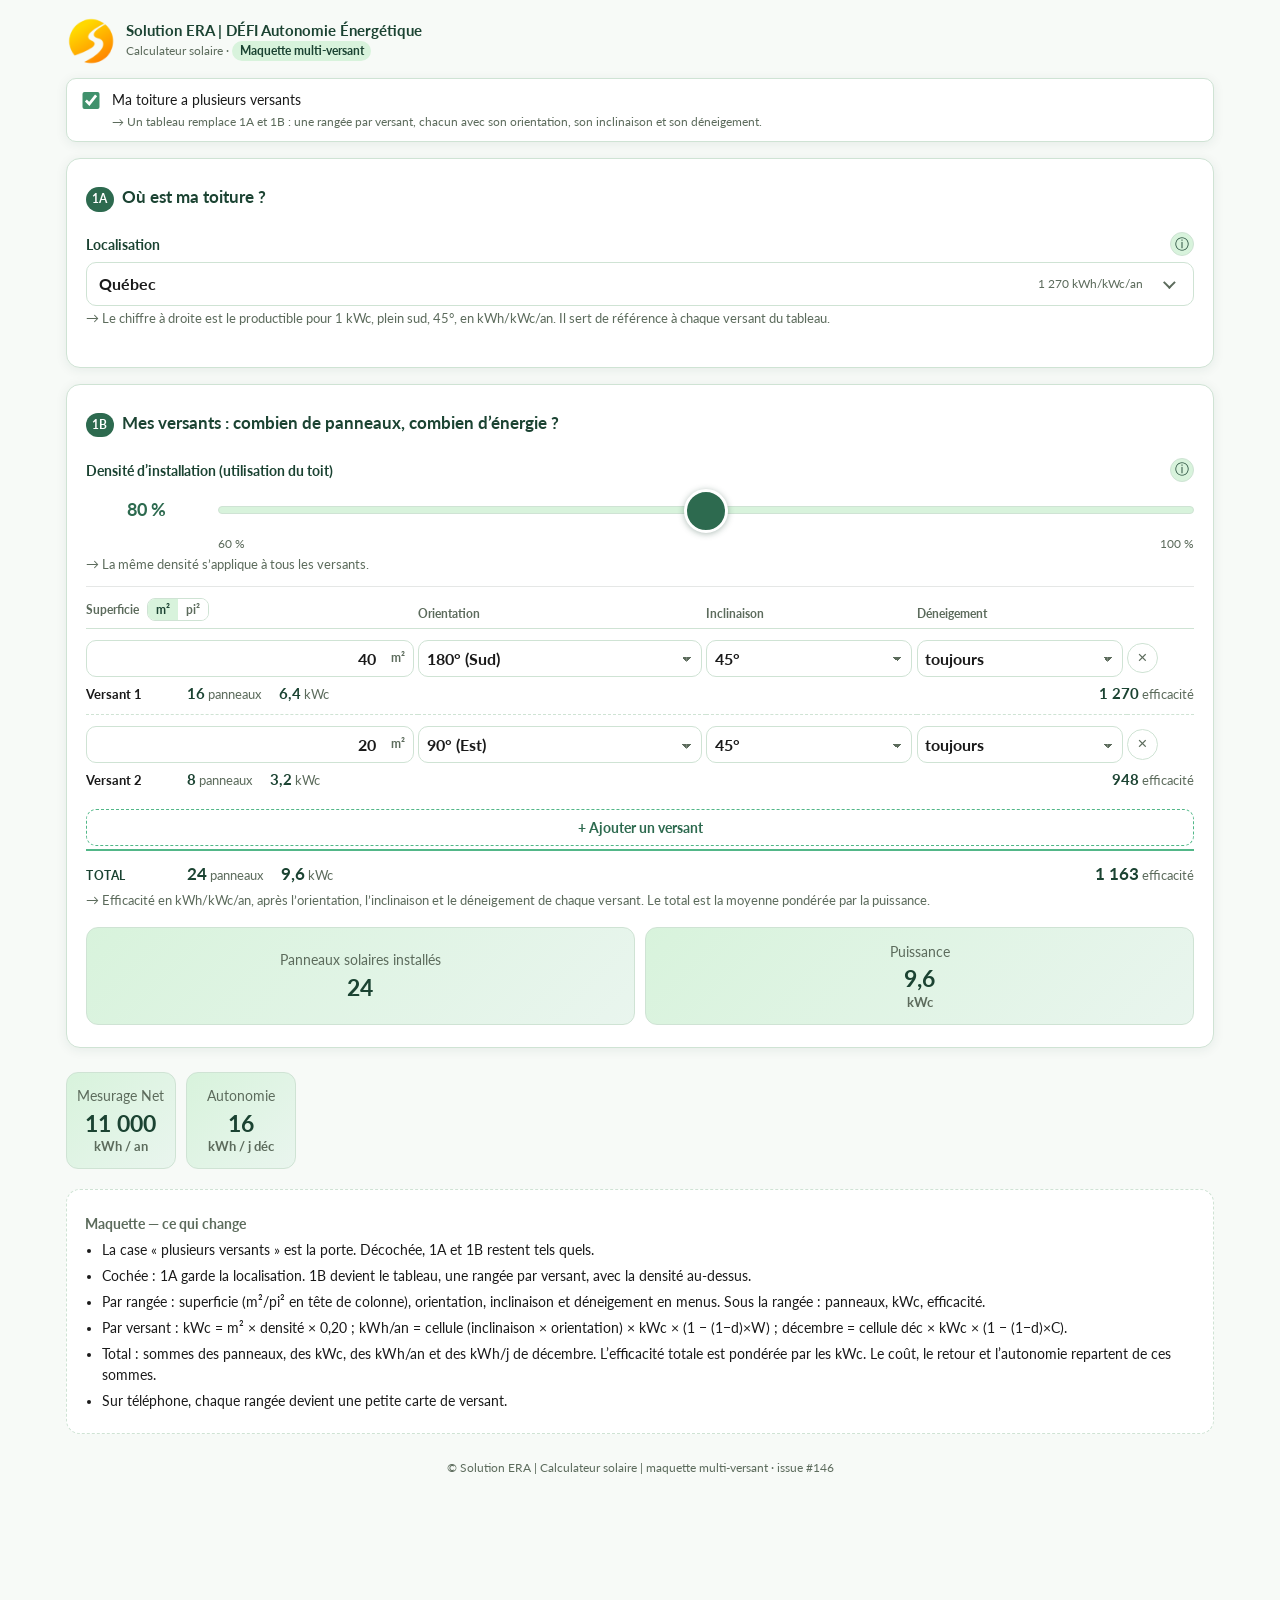
==== mockup-multi-versant.html @ 3b235086 "Maquette multi-versant : 1A localisation, 1B tableau des versants (#146) Maquette autonome, le calcu" ====
<!DOCTYPE html>
<html lang="fr" data-mode="full" data-theme-pref="sys">
<head>
  <meta charset="utf-8" />
  <meta name="viewport" content="width=device-width, initial-scale=1, viewport-fit=cover" />
  <meta name="theme-color" content="#1b4332" />
  <meta name="robots" content="noindex" />
  <title>Maquette · multi-versant · Calculateur solaire</title>
  <!-- Maquette (issue #146). Le calculateur en ligne n’est pas touché. Règles : docs/DESIGN.md -->
  <link rel="preconnect" href="https://fonts.googleapis.com" />
  <link rel="preconnect" href="https://fonts.gstatic.com" crossorigin />
  <link href="https://fonts.googleapis.com/css2?family=Lato:wght@400;700&display=swap" rel="stylesheet" />
  <link rel="icon" href="favicon.png" type="image/png" />
  <link rel="stylesheet" href="assets/styles.css" />
  <link rel="stylesheet" href="assets/mockup-multi-versant.css" />
  <script src="assets/theme-mode.js"></script>
</head>
<body>
  <div class="wrap wrap-mockup">
    <main id="main" tabindex="-1">
    <div class="brand">
      <img class="brand-logo" src="assets/logo-solution-era.png" alt="Solution ERA | DÉFI Autonomie Énergétique" width="50" height="50" decoding="async" />
      <div class="brand-text">
        <div class="brand-name">Solution ERA | DÉFI Autonomie Énergétique</div>
        <div class="brand-sub">Calculateur solaire · <span class="mockup-badge">Maquette multi-versant</span></div>
      </div>
    </div>

    <!-- Porte du mode : une case sous le titre de 1A. Décochée = 1A et 1B habituels. -->
    <label class="check check-multi" id="multiCheck">
      <input type="checkbox" id="multi" checked />
      <span>Ma toiture a plusieurs versants<span class="sub">→ Un tableau remplace 1A et 1B : une rangée par versant, chacun avec son orientation, son inclinaison et son déneigement.</span></span>
    </label>

    <div class="mockup-board">

    <!-- 1A · Localisation -->
    <section class="block" id="sec-loc" aria-labelledby="h-loc">
      <h2 id="h-loc"><span class="num">1A</span> Où est ma toiture&nbsp;?</h2>
      <div class="field" id="field-loc">
        <div class="label-row field-info-wrap">
          <label class="field-label" id="locLabel" for="villeBtn">Localisation</label>
          <button type="button" class="field-info-btn" aria-label="Aide : Localisation" title="Aide : Localisation"><span aria-hidden="true">ⓘ</span></button>
        </div>
        <div class="town-picker">
          <div class="town-field">
            <input type="text" id="villeBtn" class="town-input" autocomplete="off" placeholder="Ville, MRC ou région" value="Québec" readonly />
            <span class="town-yield" id="villeYield">1&nbsp;270 kWh/kWc/an</span>
            <button type="button" class="town-caret-btn" tabindex="-1" aria-label="Afficher les villes"><span class="town-caret" aria-hidden="true"></span></button>
          </div>
        </div>
        <p class="hint">→ Le chiffre à droite est le productible pour 1&nbsp;kWc, plein sud, 45°, en kWh/kWc/an. Il sert de référence à chaque versant du tableau.</p>
      </div>
    </section>

    <!-- 1B · Versants -->
    <section class="block" id="sec-pans" aria-labelledby="h-pans">
      <h2 id="h-pans"><span class="num">1B</span> Mes versants&nbsp;: combien de panneaux, combien d’énergie&nbsp;?</h2>

      <div class="field">
        <div class="label-row field-info-wrap">
          <label for="util">Densité d’installation (utilisation du toit)</label>
          <button type="button" class="field-info-btn" aria-label="Aide : Densité d’installation"><span aria-hidden="true">ⓘ</span></button>
        </div>
        <div class="prod-control-row slider-row">
          <div class="slider-val-left" id="utilVal">80 %</div>
          <div class="slider-track">
            <input id="util" type="range" min="60" max="100" step="1" value="80" />
            <div class="slider-meta"><span>60&nbsp;%</span><span>100&nbsp;%</span></div>
          </div>
        </div>
        <p class="hint">→ La même densité s’applique à tous les versants.</p>
      </div>

      <div class="field field-pans">
        <table class="pans-table" id="pansTable" aria-label="Versants de la toiture">
          <thead>
            <tr>
              <th scope="col" class="pans-th-area">
                <div class="pans-th-head">
                  <span class="pans-th-label">Superficie</span>
                  <div class="unit-toggle unit-toggle-mini" role="group" aria-label="Unité de surface">
                    <button type="button" id="unitM2" class="active" aria-pressed="true">m²</button>
                    <button type="button" id="unitSqft" aria-pressed="false">pi²</button>
                  </div>
                </div>
              </th>
              <th scope="col" class="pans-th-az"><span class="pans-th-label">Orientation</span></th>
              <th scope="col" class="pans-th-tilt"><span class="pans-th-label">Inclinaison</span></th>
              <th scope="col" class="pans-th-snow"><span class="pans-th-label">Déneigement</span></th>
              <th scope="col" class="pans-th-x"><span class="sr-only">Retirer</span></th>
            </tr>
          </thead>
          <tbody id="pansBody"></tbody>
          <tfoot>
            <tr class="pans-add-row">
              <td colspan="5">
                <button type="button" class="pans-add" id="pansAdd">+ Ajouter un versant</button>
              </td>
            </tr>
            <tr class="pans-total-row">
              <th scope="row" colspan="5">
                <div class="pans-total">
                  <span class="pans-total-word">Total</span>
                  <span class="pans-out"><strong id="totPv">—</strong> panneaux</span>
                  <span class="pans-out"><strong id="totKw">—</strong> kWc</span>
                  <span class="pans-out"><strong id="totEff">—</strong> efficacité</span>
                </div>
              </th>
            </tr>
          </tfoot>
        </table>
        <p class="hint">→ Efficacité en kWh/kWc/an, après l’orientation, l’inclinaison et le déneigement de chaque versant. Le total est la moyenne pondérée par la puissance.</p>
      </div>

      <div class="result-pair">
        <div class="result-pill">
          <div class="label">Panneaux solaires installés</div>
          <div class="big prod-line" id="outPv"><span class="prod-num">—</span></div>
        </div>
        <div class="result-pill">
          <div class="label">Puissance</div>
          <div class="big prod-line" id="outKw"><span class="prod-num">—</span><span class="prod-unit">kWc</span></div>
        </div>
      </div>
      <p class="grid-status is-loading" id="gridStatus" aria-live="polite">Chargement de la grille d’irradiation…</p>
    </section>

    <!-- Rendement : la même paire que le site -->
    <div class="result-pair slot-yield" id="sec-yield">
      <div class="result-pill">
        <div class="label">Mesurage Net</div>
        <div class="big prod-line" id="outKwh"><span class="prod-num">—</span><span class="prod-unit">kWh / an</span></div>
      </div>
      <div class="yield-auto">
        <div class="result-pill dec-daily">
          <div class="label">Autonomie</div>
          <div class="big prod-line" id="outKwhDay"><span class="prod-num">—</span><span class="prod-unit">kWh / j déc</span></div>
        </div>
        <aside class="autonomy-snow theme-yellow dec-daily" id="autonomySnow" hidden>
          <p class="autonomy-snow-rec">Un versant n’est pas déneigé à 100&nbsp;%. En pleine autonomie, mettez ses panneaux à la verticale&nbsp;: la neige n’accumule pas, et décembre ne tombe pas à zéro.</p>
        </aside>
      </div>
    </div>

    </div>

    <aside class="disclaimers mockup-notes">
      <div class="disc-head"><strong>Maquette — ce qui change</strong></div>
      <ul>
        <li>La case « plusieurs versants » est la porte. Décochée, 1A et 1B restent tels quels.</li>
        <li>Cochée&nbsp;: 1A garde la localisation. 1B devient le tableau, une rangée par versant, avec la densité au-dessus.</li>
        <li>Par rangée&nbsp;: superficie (m²/pi² en tête de colonne), orientation, inclinaison et déneigement en menus. Sous la rangée&nbsp;: panneaux, kWc, efficacité.</li>
        <li>Par versant&nbsp;: kWc = m² × densité × 0,20&nbsp;; kWh/an = cellule (inclinaison × orientation) × kWc × (1 − (1−d)×W)&nbsp;; décembre = cellule déc × kWc × (1 − (1−d)×C).</li>
        <li>Total&nbsp;: sommes des panneaux, des kWc, des kWh/an et des kWh/j de décembre. L’efficacité totale est pondérée par les kWc. Le coût, le retour et l’autonomie repartent de ces sommes.</li>
        <li>Sur téléphone, chaque rangée devient une petite carte de versant.</li>
      </ul>
    </aside>

    <footer class="bug">
      <span class="bug-ver">© Solution ERA | Calculateur solaire | maquette multi-versant · issue #146</span>
    </footer>
    </main>
  </div>

  <template id="tpl-pan-row">
    <tr class="pans-row">
      <td class="pans-td-area">
        <div class="pans-area">
          <input type="number" class="pan-area" min="0" step="1" inputmode="numeric" autocomplete="off" aria-label="Superficie du versant" />
          <span class="pans-area-unit" data-unit>m²</span>
        </div>
      </td>
      <td class="pans-td-az"><select class="pan-az" aria-label="Orientation du versant"></select></td>
      <td class="pans-td-tilt"><select class="pan-tilt" aria-label="Inclinaison du versant"></select></td>
      <td class="pans-td-snow"><select class="pan-snow" aria-label="Déneigement du versant"></select></td>
      <td class="pans-td-x"><button type="button" class="pans-remove" aria-label="Retirer ce versant" title="Retirer ce versant">×</button></td>
    </tr>
    <tr class="pans-sub">
      <td colspan="5">
        <div class="pans-sub-line">
          <span class="pans-sub-name" data-name>Versant 1</span>
          <span class="pans-out"><strong data-pv>—</strong> panneaux</span>
          <span class="pans-out"><strong data-kw>—</strong> kWc</span>
          <span class="pans-out"><strong data-eff>—</strong> efficacité</span>
        </div>
      </td>
    </tr>
  </template>

  <script src="assets/mockup-multi-versant.js"></script>
</body>
</html>
---- assets/styles.css ----
/* Calculateur Solaire version 0.2 — Style A: white / soft green, Lato, mobile-first */
:root {
  --bg: #f7faf7;
  --card: #ffffff;
  --green: #2d6a4f;
  --green-soft: #d8f3dc;
  --green-mid: #52b788;
  --green-dark: #1b4332;
  --text: #1a1a1a;
  --muted: #5c6b5c;
  --border: #cfe3d4;
  --accent: #40916c;
  --warn: #bc6c25;
  --caution: #8a5a12;
  --caution-soft: #fff6e0;
  --caution-border: #e8c98a;
  /* Flag note: light yellow like the green cards, same colors in both themes */
  --flag-bg: #fff4cc;
  --flag-bg-end: #fffbeb;
  --flag-border: #ead98a;
  --flag-text: #1a1a1a;
  --shadow: 0 2px 12px rgba(27, 67, 50, 0.08);
  --radius: 14px;
  --font: "Lato", "Segoe UI", system-ui, -apple-system, sans-serif;
  /* Shared prod-field split: left gutter (toggle / viz / %) | right control */
  --prod-gutter: 7.5rem;
  --prod-gap: 0.75rem;
  /* Modest air above section / field-group titles (sous-titres) */
  --subtitle-pad-top: 0.45rem;
  /* Hairline between stacked field sections — desaturated ERA green @ ~12% */
  --section-hairline: rgba(47, 62, 54, 0.12);
  /* Half-gap each side of the 1px rule (content → line === line → sous-titre) */
  --section-hairline-pad: 0.7rem;
  --input-bg: #ffffff;
  --hover-soft: #c8ebd0;
  --pill-end: #e9f5ee;
  /* Page green, kept when a blue card wraps a green result. */
  --result-green: #2d6a4f;
  --result-green-soft: #d8f3dc;
  --result-green-dark: #1b4332;
  --result-border: #cfe3d4;
  --result-pill-end: #e9f5ee;
  --thumb-ring: #ffffff;
  --modal-bg: #ffffff;
  --backdrop: rgba(27, 67, 50, 0.45);
  color-scheme: light;
}
html[data-theme="dark"] {
  color-scheme: dark;
  --bg: #101814;
  --card: #18241e;
  --green: #52b788;
  --green-soft: #1f3a2d;
  --green-mid: #74c69d;
  --green-dark: #d8f3dc;
  --text: #e7f0ea;
  --muted: #9bb0a0;
  --border: #2f4a3c;
  --accent: #74c69d;
  --warn: #d4924a;
  --flag-bg: #fff4cc;
  --flag-bg-end: #fffbeb;
  --flag-border: #ead98a;
  --flag-text: #1a1a1a;
  --shadow: 0 2px 14px rgba(0, 0, 0, 0.4);
  --section-hairline: rgba(216, 243, 220, 0.12);
  --input-bg: #121c17;
  --hover-soft: #2a4d3a;
  --pill-end: #1a3026;
  --result-green: #52b788;
  --result-green-soft: #1f3a2d;
  --result-green-dark: #d8f3dc;
  --result-border: #2f4a3c;
  --result-pill-end: #1a3026;
  --thumb-ring: #18241e;
  --modal-bg: #1a2820;
  --backdrop: rgba(6, 12, 9, 0.65);
}
*, *::before, *::after { box-sizing: border-box; }
html { scroll-behavior: smooth; overflow-x: hidden; }
html, body { max-width: 100%; }

/*
 * URL display modes (query ?mode=)
 * - default / full / unknown → all sections
 * - webi (alias webinar) → hide .mode-full-only (coût, valeur/KPI, PDF, mentions)
 */
html:not([data-mode="webi"]) .mode-webi-only,
html:not([data-mode="webi"]) .mode-webinar-only {
  display: none !important;
}
html[data-mode="webi"] .mode-full-only {
  display: none !important;
}
.mode-badge {
  display: inline-block;
  margin-left: 0.4rem;
  padding: 0.08rem 0.45rem;
  border-radius: 999px;
  font-size: 0.65rem;
  font-weight: 700;
  letter-spacing: 0.01em;
  color: var(--green-dark);
  background: var(--green-soft);
  border: 1px solid var(--border);
  vertical-align: middle;
  white-space: nowrap;
}
html { overflow-anchor: none; }
body {
  margin: 0;
  font-family: var(--font);
  background: var(--bg);
  color: var(--text);
  line-height: 1.5;
  -webkit-font-smoothing: antialiased;
  overflow-x: hidden;
}
body.modal-open { overflow: hidden; touch-action: none; }
/* While dragging a range (or its slider-row), kill rubber-band scroll on iOS */
body.is-range-dragging {
  overflow: hidden;
  touch-action: none;
  overscroll-behavior: none;
}


/* Skip link (keyboard / a11y) */
.skip-link {
  position: absolute;
  left: -9999px;
  top: 0.75rem;
  z-index: 1000;
  padding: 0.55rem 0.85rem;
  background: #1b4332;
  color: #fff;
  font-weight: 700;
  font-size: 0.9rem;
  border-radius: 8px;
  text-decoration: none;
}
.skip-link:focus {
  left: 0.75rem;
  outline: 2px solid var(--green-mid);
  outline-offset: 2px;
}

/* Screen-only / print-only helpers */
.print-unit { display: none; }
.wrap {
  max-width: 640px;
  width: 100%;
  margin: 0 auto;
  padding: 1rem 1rem 3rem;
  padding-top: max(1rem, env(safe-area-inset-top, 0px));
  padding-right: max(1rem, env(safe-area-inset-right, 0px));
  padding-bottom: max(3rem, env(safe-area-inset-bottom, 0px));
  padding-left: max(1rem, env(safe-area-inset-left, 0px));
}
.theme-toggle {
  display: inline-flex;
  align-self: center;
  flex-shrink: 0;
  position: relative;
  z-index: 2;
  height: 44px;
  border: 1px solid var(--border);
  border-radius: 10px;
  overflow: hidden;
  background: var(--card);
  box-shadow: var(--shadow);
  touch-action: none;
  -webkit-user-select: none;
  user-select: none;
  -webkit-tap-highlight-color: transparent;
}
.theme-toggle button {
  display: inline-flex;
  align-items: center;
  justify-content: center;
  position: relative;
  z-index: 1;
  width: 2.5rem;
  height: 100%;
  margin: 0;
  border: 0;
  border-right: 1px solid var(--border);
  background: var(--input-bg);
  padding: 0;
  font-family: inherit;
  color: var(--muted);
  cursor: pointer;
  touch-action: none;
  pointer-events: auto;
}
.theme-toggle button:last-child { border-right: 0; }
.theme-toggle button.active,
.theme-toggle button[aria-checked="true"] {
  background: var(--green-soft);
  color: var(--green-dark);
}
html[data-theme="dark"] .theme-toggle button.active,
html[data-theme="dark"] .theme-toggle button[aria-checked="true"] {
  background: var(--green);
  color: #0c1410;
}
.theme-toggle button:focus-visible {
  outline: 2px solid var(--green-mid);
  outline-offset: -2px;
  z-index: 1;
}
.theme-toggle svg {
  display: block;
  flex-shrink: 0;
}
.brand {
  display: flex;
  align-items: center;
  gap: 0.65rem;
  margin-bottom: 0.75rem;
}
.brand-text {
  min-width: 0;
  flex: 1;
  overflow: hidden;
}
.brand-logo {
  /* Full disc sits inside a square PNG with transparent padding.
     object-fit: contain keeps that padding. border-radius, padding,
     overflow, or image-rendering here clip the rim again. */
  width: 50px;
  height: 50px;
  flex-shrink: 0;
  display: block;
  object-fit: contain;
  object-position: center;
  background: transparent;
}
.brand-name {
  font-weight: 700;
  color: var(--green-dark);
  font-size: 0.95rem;
  line-height: 1.3;
}
.brand-sub { font-size: 0.75rem; color: var(--muted); }
header.hero {
  background: var(--card);
  border: 1px solid var(--border);
  border-radius: var(--radius);
  padding: 1.25rem 1.35rem;
  box-shadow: var(--shadow);
  margin-bottom: 1.25rem;
  text-align: center;
}
header.hero h1 {
  margin: 0 0 0.35rem;
  font-size: 1.45rem;
  color: var(--green-dark);
  letter-spacing: -0.02em;
}
header.hero p {
  margin: 0;
  color: var(--muted);
  font-size: 0.95rem;
}
section.block {
  background: var(--card);
  border: 1px solid var(--border);
  border-radius: var(--radius);
  padding: 1.15rem 1.2rem 1.35rem;
  margin-bottom: 1rem;
  box-shadow: var(--shadow);
}
section.block h2 {
  margin: 0 0 0.85rem;
  font-size: 1.05rem;
  color: var(--green-dark);
  display: flex;
  align-items: baseline;
  gap: 0.5rem;
}
section.block h2 .num {
  display: inline-grid;
  place-items: center;
  width: auto;
  min-width: 1.55rem;
  height: 1.55rem;
  padding: 0 0.38rem;
  border-radius: 999px;
  background: var(--green);
  color: #fff;
  font-size: 0.72rem;
  letter-spacing: 0.02em;
  flex-shrink: 0;
}
section.block h2 > label,
section.block h2 > span:not(.num) {
  min-width: 0;
}
/*
 * Thème bleu des cartes d’autonomie (4A, 4B, remplissage, 5, 6).
 * Même intensité que la famille verte. Règle : docs/DESIGN.md
 */
.theme-blue {
  --green: #2a5f8f;
  --green-soft: #d6e8f8;
  --green-mid: #4f94c9;
  --green-dark: #16324f;
  --border: #c5d7ec;
  --accent: #3d7eb8;
  --pill-end: #e7f2fb;
  --hover-soft: #c5dff3;
  --shadow: 0 2px 12px rgba(22, 50, 79, 0.08);
}
/* Carte 6 : le total reprend le vert de la page, pas le bleu de la carte. */
.tone-green {
  --green: var(--result-green);
  --green-soft: var(--result-green-soft);
  --green-dark: var(--result-green-dark);
  --border: var(--result-border);
  --pill-end: var(--result-pill-end);
}
/* Thème jaune des drapeaux. Même douceur que les boîtes verte et bleue. */
.theme-yellow {
  --flag-bg: #fff4cc;
  --flag-bg-end: #fffbeb;
  --flag-border: #ead98a;
  --flag-text: #1a1a1a;
  border: 1px solid var(--flag-border);
  background: linear-gradient(135deg, var(--flag-bg), var(--flag-bg-end));
  color: var(--flag-text);
}
html[data-theme="dark"] .theme-blue {
  --card: #182430;
  --green: #8ec4ea;
  --green-soft: #1a3348;
  --green-mid: #7eb6e0;
  --green-dark: #d6e8f8;
  --border: #2c4d68;
  --accent: #7eb6e0;
  --pill-end: #152a3c;
  --hover-soft: #243e56;
  --shadow: 0 2px 14px rgba(0, 0, 0, 0.4);
}
/* Boîte verte dans une carte bleue (panneaux, carte 6). */
.theme-green {
  --green: #2d6a4f;
  --green-soft: #d8f3dc;
  --green-dark: #1b4332;
  --border: #cfe3d4;
  --pill-end: #e9f5ee;
}
html[data-theme="dark"] .theme-green {
  --green: #52b788;
  --green-soft: #1f3a2d;
  --green-dark: #d8f3dc;
  --border: #2f4a3c;
  --pill-end: #1a3026;
}
/* Drapeau jaune : triangle « i » en haut à droite. Règle : docs/DESIGN.md §1 ter */
[data-flag].theme-yellow {
  position: relative;
  padding-right: 2.1rem;
  scroll-margin: 5rem 0;
}
.flag-mark {
  display: grid;
  place-items: end center;
  width: 1.2rem;
  height: 1.05rem;
  padding-bottom: 0.08rem;
  background: #e0a800;
  clip-path: polygon(50% 0, 100% 100%, 0 100%);
  color: #1a1a1a;
  font: 700 0.64rem/1 var(--font);
  flex-shrink: 0;
}
.flag-mark::after { content: "i"; }
[data-flag] > .flag-mark {
  position: absolute;
  top: 0.5rem;
  right: 0.55rem;
}
[data-flag]:focus { outline: none; }
.theme-yellow.is-flag-focus {
  animation: flag-focus 1.6s ease-out;
}
@keyframes flag-focus {
  0%, 45% {
    background: #ffe066;
    border-color: #d4a300;
    box-shadow: 0 0 0 4px rgba(224, 168, 0, 0.45);
  }
  100% { box-shadow: 0 0 0 0 rgba(224, 168, 0, 0); }
}
@media (prefers-reduced-motion: reduce) {
  .theme-yellow.is-flag-focus { animation: none; outline: 3px solid #d4a300; }
}
.flag-dock {
  position: fixed;
  z-index: 36;
  right: max(0.65rem, env(safe-area-inset-right, 0px));
  bottom: calc(max(0.4rem, env(safe-area-inset-bottom, 0px)) + 2.35rem + 0.45rem);
  display: flex;
  flex-direction: column;
  align-items: flex-end;
  gap: 0.4rem;
  max-width: calc(100vw - 5rem);
}
.flag-dock[hidden] { display: none !important; }
html[data-mode="webi"] .flag-dock { display: none !important; }
.flag-dock-btn {
  display: inline-flex;
  align-items: center;
  gap: 0.45rem;
  min-height: 2.35rem;
  max-width: 100%;
  padding: 0.3rem 0.8rem 0.3rem 0.6rem;
  border-radius: 999px;
  font: 700 0.8rem/1.2 var(--font);
  box-shadow: 0 8px 22px rgba(120, 90, 0, 0.18);
  cursor: pointer;
  touch-action: manipulation;
}
.flag-dock-label {
  overflow: hidden;
  text-overflow: ellipsis;
  white-space: nowrap;
}
.flag-dock-menu {
  display: flex;
  flex-direction: column;
  gap: 0.2rem;
  padding: 0.35rem;
  border: 1px solid var(--flag-border);
  border-radius: 12px;
  background: var(--flag-bg-end);
  box-shadow: 0 8px 22px rgba(120, 90, 0, 0.18);
}
.flag-dock-menu[hidden] { display: none; }
.flag-dock-item {
  display: flex;
  align-items: center;
  gap: 0.5rem;
  padding: 0.5rem 0.65rem;
  border: 0;
  border-radius: 8px;
  background: transparent;
  color: var(--flag-text);
  font: 400 0.85rem/1.25 var(--font);
  text-align: left;
  cursor: pointer;
}
.flag-dock-item:hover,
.flag-dock-item:focus-visible { background: var(--flag-bg); }
@media (min-width: 700px) {
  .flag-dock { bottom: calc(max(0.85rem, env(safe-area-inset-bottom, 0px)) + 3.05rem + 0.5rem); }
}
body.has-flags footer.bug {
  padding-bottom: calc(max(1rem, env(safe-area-inset-bottom, 0px)) + 9rem);
}
html[data-autonomy="off"] .autonomy-rest {
  display: none !important;
}
.hint {
  font-size: 0.82rem;
  color: var(--muted);
  margin: 0.2rem 0 0.75rem;
}
.editor-inline[hidden] { display: none !important; }
.price-bubble {
  display: inline-block;
  max-width: 100%;
  margin: 0.15rem 0 0.75rem;
  padding: 0.35rem 0.7rem;
  border-radius: 999px;
  font-size: 0.82rem;
  font-weight: 700;
  line-height: 1.35;
}
.price-bubble[hidden] { display: none !important; }
.field { margin-bottom: 1rem; }

/*
 * Thin hairlines between stacked field sections in the same card.
 * Equal half-gap (--section-hairline-pad) each side of the 1px rule.
 * Neutralize .hint / sous-titre margins that would skew the optical gap.
 * Fred lock: do not restyle controls, fonts, colors, grid, or sliders.
 * Modal .field stacks stay untouched.
 */
section.block > .field:has(+ .field) {
  margin-bottom: var(--section-hairline-pad);
}
section.block > .field:has(+ .field) > :last-child {
  margin-bottom: 0;
}
section.block > .field + .field {
  border-top: 1px solid var(--section-hairline);
  padding-top: var(--section-hairline-pad);
}
section.block > .field + .field > :first-child {
  margin-top: 0;
  padding-top: 0;
}

.field label,
.field-label {
  display: block;
  font-weight: 700;
  font-size: 0.88rem;
  margin-bottom: 0.35rem;
  color: var(--green-dark);
}
.label-row {
  display: flex;
  align-items: center;
  justify-content: space-between;
  gap: 0.5rem;
  margin-bottom: 0.35rem;
}
.label-row label,
.label-row .field-label { margin-bottom: 0; }

/* Shared: a bit of air above every sous-titre — not one-off per section */
section.block > h2,
.field > .label-row,
.field > label,
.field > .field-label,
.disc-head,
.modal-head,
.info-sheet .info-block > h4 {
  padding-top: var(--subtitle-pad-top);
}

/* field-info : ⓘ à droite du titre → full-page sheet */
.field-info-wrap {
  position: relative;
}
.label-row > .field-info-wrap {
  display: flex;
  align-items: center;
  gap: 0.4rem;
  min-width: 0;
}
.field-info-btn {
  display: inline-flex;
  align-items: center;
  justify-content: center;
  flex-shrink: 0;
  width: 1.5rem;
  height: 1.5rem;
  margin: 0;
  padding: 0;
  border: 1px solid var(--border);
  background: var(--green-soft);
  color: var(--green-dark);
  border-radius: 50%;
  font-family: inherit;
  font-size: 0.85rem;
  line-height: 1;
  cursor: pointer;
  touch-action: manipulation;
}
.field-info-btn:hover,
.field-info-btn:focus-visible {
  background: var(--hover-soft);
}
.field-info-btn:focus-visible {
  outline: 2px solid var(--green);
  outline-offset: 2px;
}
.prod-control-row {
  display: grid;
  grid-template-columns: var(--prod-gutter) minmax(0, 1fr);
  column-gap: var(--prod-gap);
  align-items: center;
  min-width: 0;
}
.prod-control-main {
  min-width: 0;
  display: flex;
  align-items: stretch;
}
.prod-control-main input {
  flex: 1;
  width: 100%;
  min-width: 0;
}
.prod-control-row .unit-toggle {
  width: 100%;
  min-width: 0;
  align-self: stretch;
}
.prod-control-row .unit-toggle button {
  flex: 1;
  padding-left: 0.35rem;
  padding-right: 0.35rem;
}
.prod-control-row .tilt-viz {
  justify-self: center;
  align-self: center;
}
.slider-val-left.tilt-gutter {
  gap: 0.2rem;
}
.tilt-gutter .tilt-viz {
  width: 40px;
  height: 30px;
}
.tilt-viz {
  color: var(--green-dark);
  flex-shrink: 0;
  line-height: 0;
  opacity: 1;
  /* Reserve SVG box to avoid CLS while fonts/SVG paint */
  width: 56px;
  height: 42px;
  overflow: hidden;
}
.tilt-viz svg { display: block; width: 56px; height: 42px; }
.tilt-gutter .tilt-viz svg { width: 40px; height: 30px; }
.tilt-viz #tiltLine,
.tilt-viz #tiltHinge { color: var(--green-dark); }
.field input[type="number"],
.field input.grouped-int,
.field select {
  flex: 1;
  width: 100%;
  padding: 0.65rem 0.75rem;
  border: 1px solid var(--border);
  border-radius: 10px;
  font-family: inherit;
  font-size: 16px; /* iOS: avoid auto-zoom on focus */
  background: var(--input-bg);
  color: var(--text);
  max-width: 100%;
}

/*
 * Circular azimuth dial — 0° Nord at top, clockwise (90° Est, 180° Sud).
 * New control: do not restyle existing linear sliders.
 */
.orient-control {
  position: relative;
  display: flex;
  flex-direction: column;
  align-items: center;
  gap: 0.4rem;
  margin-top: 0.2rem;
  overflow: visible;
  touch-action: none;
  overscroll-behavior: contain;
  -webkit-user-select: none;
  user-select: none;
  -webkit-tap-highlight-color: transparent;
  -webkit-touch-callout: none;
}
.orient-select {
  position: absolute;
  width: 1px;
  height: 1px;
  padding: 0;
  margin: -1px;
  overflow: hidden;
  clip: rect(0, 0, 0, 0);
  clip-path: inset(50%);
  white-space: nowrap;
  border: 0;
}
.orient-control:focus-within .orient-dial {
  outline: 2px solid var(--green-mid);
  outline-offset: 4px;
  border-radius: 50%;
}
.orient-dial {
  box-sizing: content-box;
  width: 218px;
  height: 218px;
  padding: 18px;
  margin: -8px auto;
  line-height: 0;
  cursor: grab;
  touch-action: none;
  border-radius: 50%;
  overflow: visible;
  -webkit-touch-callout: none;
}
.orient-control.is-orient-dragging .orient-dial {
  cursor: grabbing;
}
.orient-dial-svg {
  display: block;
  width: 218px;
  height: 218px;
  overflow: visible;
  pointer-events: none;
  touch-action: none;
}
.orient-face {
  fill: var(--green-soft);
  stroke: var(--green-mid);
  stroke-width: 2.5;
}
.orient-face-inner {
  fill: none;
  stroke: var(--border);
  stroke-width: 1.25;
}
.orient-tick {
  stroke: var(--green-dark);
  stroke-linecap: round;
  stroke-width: 1.75;
  opacity: 0.55;
}
.orient-tick.is-major {
  stroke-width: 2.75;
  opacity: 0.9;
}
.orient-cardinal {
  font-family: var(--font);
  font-size: 15px;
  font-weight: 700;
  fill: var(--green-dark);
}
.orient-needle-line {
  stroke: var(--green);
  stroke-width: 3.5;
  stroke-linecap: round;
}
.orient-thumb-hit {
  fill: var(--green);
  opacity: 0.22;
}
.orient-thumb {
  fill: var(--green);
  stroke: #fff;
  stroke-width: 2.5;
}
.orient-hub {
  fill: var(--green-dark);
}
.orient-val {
  font-weight: 700;
  color: var(--green);
  font-size: 1.12rem;
  font-variant-numeric: tabular-nums;
  text-align: center;
  line-height: 1.15;
  min-height: 1.3em;
}
.unit-toggle {
  display: flex;
  border: 1px solid var(--border);
  border-radius: 10px;
  overflow: hidden;
  flex-shrink: 0;
}
.unit-toggle button {
  border: 0;
  background: var(--input-bg);
  padding: 0.65rem 0.7rem;
  font-family: inherit;
  font-weight: 700;
  font-size: 0.85rem;
  color: var(--muted);
  cursor: pointer;
  touch-action: manipulation;
}
.unit-toggle button.active {
  background: var(--green-soft);
  color: var(--green-dark);
}

/* Sliders: large green value LEFT of track (+ legends) */
.slider-row {
  display: grid;
  align-items: flex-start;
  gap: 0.75rem;
  margin-top: 0.35rem;
  touch-action: none; /* Safari: keep page from stealing range drag */
  overscroll-behavior: contain;
  -webkit-user-select: none;
  user-select: none;
  -webkit-tap-highlight-color: transparent;
  -webkit-touch-callout: none;
  --slider-hit: 44px; /* range hit area; visual track is centered in it */
  grid-template-columns: var(--prod-gutter) minmax(0, 1fr);
  column-gap: var(--prod-gap);
}
.slider-val-left {
  /* Fill shared left gutter; value centered, mid-aligned with the piste */
  width: 100%;
  min-width: 0;
  height: var(--slider-hit);
  min-height: var(--slider-hit);
  display: flex;
  align-items: center;
  justify-content: center;
  text-align: center;
  font-weight: 700;
  color: var(--green);
  font-size: 1.12rem;
  font-variant-numeric: tabular-nums;
  line-height: 1.15;
  padding: 0;
  white-space: nowrap;
}
.slider-track {
  flex: 1;
  min-width: 0;
  display: flex;
  flex-direction: column;
  justify-content: center;
}
.slider-meta {
  display: flex;
  justify-content: space-between;
  font-size: 0.72rem;
  color: var(--muted);
  margin-top: 0.2rem;
  gap: 0.35rem;
}

/*
 * Safari / iOS range drag fix:
 * - Large thumb hit area (≥44px) for touch
 * - touch-action: none so the page doesn't steal the gesture
 * - No parent touchmove preventDefault overlays
 * - Explicit -webkit-appearance thumb sizing
 */
.slider-track input[type="range"] {
  -webkit-appearance: none;
  appearance: none;
  width: 100%;
  height: 44px; /* hit area */
  margin: 0;
  background: transparent;
  touch-action: none;
  -webkit-user-select: none;
  user-select: none;
  -webkit-tap-highlight-color: transparent;
  accent-color: var(--accent);
  cursor: pointer;
}
.slider-track input[type="range"]:focus {
  outline: none;
}
.slider-track input[type="range"]:focus-visible {
  outline: 2px solid var(--green-mid);
  outline-offset: 2px;
  border-radius: 8px;
}
.slider-track input[type="range"]::-webkit-slider-runnable-track {
  height: 8px;
  border-radius: 999px;
  background: var(--green-soft);
  border: 1px solid var(--border);
}
.slider-track input[type="range"]::-webkit-slider-thumb {
  -webkit-appearance: none;
  appearance: none;
  /* iOS HIG: ≥44px thumb; track already 44px tall */
  width: 44px;
  height: 44px;
  margin-top: -18px; /* (44-8)/-2 */
  border-radius: 50%;
  background: var(--green);
  border: 3px solid var(--thumb-ring);
  box-shadow: 0 1px 6px rgba(27, 67, 50, 0.35);
  cursor: grab;
  touch-action: none;
  -webkit-user-select: none;
  user-select: none;
}
.slider-track input[type="range"]:active::-webkit-slider-thumb {
  cursor: grabbing;
}
.slider-track input[type="range"]::-moz-range-track {
  height: 8px;
  border-radius: 999px;
  background: var(--green-soft);
  border: 1px solid var(--border);
}
.slider-track input[type="range"]::-moz-range-thumb {
  width: 44px;
  height: 44px;
  border-radius: 50%;
  background: var(--green);
  border: 3px solid var(--thumb-ring);
  box-shadow: 0 1px 6px rgba(27, 67, 50, 0.35);
  cursor: grab;
  touch-action: none;
  -webkit-user-select: none;
  user-select: none;
}
.slider-track input[type="range"]:active::-moz-range-thumb {
  cursor: grabbing;
}

.checks { display: flex; flex-direction: column; gap: 0.55rem; }
.check {
  display: flex;
  align-items: flex-start;
  gap: 0.55rem;
  font-size: 0.9rem;
  padding: 0.6rem 0.7rem;
  border: 1px solid var(--border);
  border-radius: 10px;
}
.check input { margin-top: 0.2rem; accent-color: var(--accent); }
.check .sub { display: block; font-size: 0.78rem; color: var(--muted); margin-top: 0.15rem; }
.town-picker { position: relative; }
.town-field {
  display: flex;
  align-items: center;
  gap: 0.5rem;
  width: 100%;
  min-height: 44px;
  padding: 0.2rem 0.35rem 0.2rem 0.75rem;
  border: 1px solid var(--border);
  border-radius: 10px;
  background: var(--input-bg);
  color: var(--text);
}
.town-field:focus-within {
  outline: 2px solid var(--green);
  outline-offset: 2px;
}
.town-input {
  flex: 1;
  min-width: 0;
  margin: 0;
  padding: 0.35rem 0;
  border: 0;
  background: transparent;
  color: var(--text);
  font-family: inherit;
  font-weight: 700;
  font-size: 16px;
  line-height: 1.2;
  text-align: left;
}
.town-input::placeholder {
  font-weight: 400;
  color: var(--muted);
  opacity: 1;
}
.town-input:focus { outline: none; }
.town-label {
  display: flex;
  align-items: baseline;
  gap: 0.4rem;
  min-width: 0;
  flex: 1;
  overflow: hidden;
}
.town-name {
  flex: 0 0 auto;
  font-weight: 700;
  white-space: nowrap;
}
.town-region {
  flex: 1 1 auto;
  min-width: 0;
  overflow: hidden;
  white-space: nowrap;
  font-weight: 300;
  font-size: 0.82em;
  letter-spacing: 0.01em;
  color: var(--muted);
  opacity: 0.72;
  -webkit-mask-image: linear-gradient(to right, #000 0, #000 calc(100% - 0.9rem), transparent);
  mask-image: linear-gradient(to right, #000 0, #000 calc(100% - 0.9rem), transparent);
}
.town-yield {
  flex-shrink: 0;
  margin-left: auto;
  color: var(--muted);
  font-weight: 400;
  font-size: 0.78rem;
  font-variant-numeric: tabular-nums;
  white-space: nowrap;
}
.town-field.is-searching .town-yield { display: none; }
.town-caret-btn {
  display: inline-flex;
  align-items: center;
  justify-content: center;
  flex-shrink: 0;
  width: 2.25rem;
  height: 2.25rem;
  margin: 0;
  padding: 0;
  border: 0;
  border-radius: 8px;
  background: transparent;
  color: var(--muted);
  cursor: pointer;
}
.town-caret-btn:hover { background: color-mix(in srgb, var(--text) 8%, transparent); }
.town-caret {
  flex-shrink: 0;
  width: 0.55rem;
  height: 0.55rem;
  margin-top: -0.2rem;
  border-right: 2px solid currentColor;
  border-bottom: 2px solid currentColor;
  transform: rotate(45deg);
}
.town-field.is-open .town-caret {
  margin-top: 0.2rem;
  transform: rotate(225deg);
}
.town-list {
  position: absolute;
  z-index: 30;
  left: 0;
  right: 0;
  top: calc(100% + 4px);
  max-height: min(50vh, 320px);
  margin: 0;
  padding: 0.25rem 0;
  list-style: none;
  overflow-x: hidden;
  overflow-y: auto;
  -webkit-overflow-scrolling: touch;
  overscroll-behavior: contain;
  scrollbar-width: thin;
  scrollbar-color: var(--border) transparent;
  background: var(--card);
  color: var(--text);
  border: 1px solid var(--border);
  border-radius: 10px;
  box-shadow: var(--shadow);
  touch-action: pan-y;
}
.town-list:focus { outline: none; }
.town-option {
  display: flex;
  align-items: center;
  gap: 0.75rem;
  min-height: 44px;
  padding: 0.45rem 0.75rem;
  font-size: 16px;
  line-height: 1.2;
  cursor: pointer;
}
.town-option.is-active,
.town-option:hover { background: color-mix(in srgb, var(--text) 8%, transparent); }
.town-option[aria-selected="true"] {
  background: color-mix(in srgb, var(--text) 5%, transparent);
}
.town-option[aria-selected="true"].is-active { background: color-mix(in srgb, var(--text) 10%, transparent); }
.town-empty {
  padding: 0.7rem 0.75rem;
  color: var(--muted);
  font-size: 0.9rem;
}
.field select.town-native {
  position: absolute;
  width: 1px;
  height: 1px;
  padding: 0;
  margin: -1px;
  overflow: hidden;
  clip: rect(0, 0, 0, 0);
  clip-path: inset(50%);
  white-space: nowrap;
  border: 0;
  flex: none;
}
.result-pill {
  background: linear-gradient(135deg, var(--green-soft), var(--pill-end));
  border: 1px solid var(--border);
  border-radius: 12px;
  padding: 1rem 1.1rem;
  text-align: center;
  margin-top: 0.5rem;
}
.result-pill .big {
  font-size: 1.75rem;
  font-weight: 700;
  color: var(--green-dark);
  line-height: 1.2;
}
/* Standalone answer: number over unit, same rhythm as the pairs. */
.result-pill .big.prod-line {
  display: flex;
  flex-direction: column;
  align-items: center;
  gap: 0.1rem;
}
.result-pill .prod-unit {
  font-size: 0.82rem;
  font-weight: 700;
  color: var(--muted);
}
/* Hauteur : docs/DESIGN.md — boîtes vertes côte à côte = même hauteur. */
.result-pair {
  display: grid;
  grid-template-columns: 1fr 1fr;
  align-items: stretch;
  gap: 0.65rem;
  margin-top: 0.5rem;
}
.result-pair .result-pill {
  margin-top: 0;
  padding: 0.85rem 0.65rem;
  min-width: 0;
  display: flex;
  flex-direction: column;
  justify-content: center;
}
.result-pair .result-pill .big {
  font-size: 1.45rem;
  display: flex;
  flex-direction: column;
  flex-wrap: nowrap;
  justify-content: center;
  align-items: center;
  gap: 0.1rem;
  margin-top: 0.2rem;
}
.result-pair .prod-line { display: flex; }
.result-pair .prod-num {
  font-variant-numeric: tabular-nums;
  white-space: nowrap;
}
.result-pair .prod-unit {
  white-space: nowrap;
  font-size: 0.82rem;
  font-weight: 700;
  color: var(--muted);
}
.autonomy-snow {
  margin-top: 0.65rem;
  padding: 0.8rem 1rem;
  border-radius: 12px;
  font-size: 0.86rem;
  line-height: 1.45;
  text-align: start;
  overflow-wrap: break-word;
  hyphens: auto;
}
.autonomy-snow[hidden] {
  display: none;
}
.autonomy-snow-rec {
  margin: 0;
}
/* Mesurage et le jour de décembre sont les deux cases de la rangée.
   La note de neige occupe la ligne du dessous, sous ce jour. */
.slot-yield {
  align-items: stretch;
  min-width: 0;
}
.slot-yield > .result-pill {
  grid-column: 1;
  grid-row: 1;
  margin-top: 0;
}
.yield-auto > .result-pill {
  grid-column: 2;
  grid-row: 1;
}
.yield-auto .autonomy-snow {
  grid-column: 2;
  grid-row: 2;
  margin-top: 0;
}
@media (max-width: 520px) {
  .slot-yield .autonomy-snow { grid-column: 1 / -1; }
}
.field-conso-jour {
  margin-top: var(--section-hairline-pad);
  padding-top: var(--section-hairline-pad);
  border-top: 1px solid var(--section-hairline);
}
.load-table {
  width: 100%;
  border-collapse: collapse;
  margin-top: 0.15rem;
  font-size: 0.9rem;
}
.load-table.is-empty thead {
  display: none;
}
.load-table th,
.load-table td {
  text-align: left;
  font-weight: 400;
  padding: 0.34rem 0;
  border-bottom: 1px dashed var(--border);
  vertical-align: middle;
}
.load-table thead th {
  font-size: 0.72rem;
  font-weight: 700;
  color: var(--muted);
  padding-bottom: 0.2rem;
}
.load-table thead th:last-child,
.load-table td {
  text-align: right;
  white-space: nowrap;
  width: 1%;
}
.load-table tbody td {
  font-variant-numeric: tabular-nums;
  font-weight: 700;
  color: var(--green-dark);
}
.load-table th[scope="row"] {
  color: var(--text);
  padding-right: 0.75rem;
}
.load-name {
  display: inline-flex;
  align-items: center;
  gap: 0.45rem;
}
.load-ico {
  flex: 0 0 auto;
  display: block;
  color: var(--green);
}
.load-table:not(.is-empty) thead th:first-child,
.load-table:not(.is-empty) .load-custom-row th,
.load-table:not(.is-empty) .load-total-row th {
  padding-left: calc(16px + 0.45rem);
}
.load-custom-row th {
  font-weight: 400;
}
.load-custom-row label {
  font-weight: 400;
  font-size: 0.9rem;
  margin: 0;
  color: var(--text);
}
.load-custom {
  display: flex;
  align-items: center;
  justify-content: flex-end;
  gap: 0.35rem;
}
.load-custom input {
  width: 4.75rem;
  flex: 0 0 auto;
  margin: 0;
  padding: 0.4rem 0.5rem;
  border: 1px solid var(--border);
  border-radius: 10px;
  font-family: inherit;
  font-size: 16px; /* iOS: avoid auto-zoom on focus */
  text-align: right;
  font-variant-numeric: tabular-nums;
  background: var(--input-bg);
  color: var(--text);
}
.load-custom span {
  font-size: 0.78rem;
  font-weight: 400;
  color: var(--muted);
}
.load-total-row th,
.load-total-row td {
  border-bottom: 0;
  border-top: 1px solid var(--border);
  font-weight: 700;
  color: var(--green-dark);
  padding-top: 0.55rem;
}
.load-table + .calc-line {
  margin-top: 0.55rem;
}
.load-table + .slider-ends { margin-top: 0.85rem; }
.load-marks {
  position: relative;
  height: 1.65rem;
  margin: 0.05rem 0 0;
  pointer-events: none;
}
.load-mark {
  position: absolute;
  top: 0;
  left: calc(22px + var(--mark) * (100% - 44px));
  transform: translateX(-50%);
  max-width: 6.5rem;
  font-size: 0.64rem;
  font-weight: 700;
  line-height: 1.15;
  color: var(--muted);
  text-align: center;
  white-space: normal;
}
.load-mark::before {
  content: "";
  display: block;
  width: 2px;
  height: 7px;
  margin: -0.55rem auto 0.12rem;
  border-radius: 999px;
  background: var(--border);
}
.slider-ends {
  display: flex;
  justify-content: space-between;
  align-items: flex-end;
  gap: 0.75rem;
  margin: 0 0 0.12rem calc(var(--prod-gutter) + var(--prod-gap));
  font-size: 0.68rem;
  line-height: 1.25;
  font-weight: 700;
  color: var(--muted);
}
.slider-ends span:last-child { text-align: right; }
#sec-auto { --prod-gutter: 9rem; }
.yield-auto {
  display: contents;
}
.fill-shortfall {
  margin: 0.75rem 0 0;
  padding: 0.7rem 0.85rem;
  border-radius: 10px;
  font-size: 0.86rem;
  font-weight: 700;
  line-height: 1.4;
  text-align: start;
  overflow-wrap: break-word;
  hyphens: auto;
}
.fill-shortfall[hidden] { display: none !important; }
.result-pill .prod-num {
  font-variant-numeric: tabular-nums;
  white-space: nowrap;
}
.result-pill .label { font-size: 0.85rem; color: var(--muted); }
.calc-line {
  font-size: 0.88rem;
  color: var(--muted);
  margin: 0.5rem 0 0;
  font-variant-numeric: tabular-nums;
}
.editor-tools .check {
  background: var(--card);
  box-shadow: var(--shadow);
}
.editor-tools {
  display: flex;
  flex-direction: column;
  gap: 0.55rem;
  margin: 0 0 1rem;
}
.editor-notes {
  margin-top: 0.2rem;
  padding: 0.9rem 1rem 0.35rem;
  border: 1px dashed var(--border);
  border-radius: 12px;
  background: var(--card);
  font-size: 0.88rem;
}
.editor-notes h2 {
  margin: 0 0 0.4rem;
  font-size: 0.95rem;
  color: var(--green-dark);
}
.editor-notes p { margin: 0 0 0.55rem; }
.editor-notes ul { margin: 0 0 0.7rem; padding-left: 1.15rem; }
.editor-notes li { margin: 0.25rem 0; }
.editor-notes a { color: var(--green); }
.breakdown {
  margin-top: 0.85rem;
  font-size: 0.9rem;
  border-top: 1px dashed var(--border);
  padding-top: 0.75rem;
}
.breakdown .line {
  display: flex;
  justify-content: space-between;
  padding: 0.28rem 0;
}
.breakdown .line.total {
  font-weight: 700;
  color: var(--green-dark);
  border-top: 1px solid var(--border);
  margin-top: 0.35rem;
  padding-top: 0.55rem;
}
.breakdown .neg { color: var(--accent); }
.cards {
  display: grid;
  grid-template-columns: 1fr;
  align-items: stretch;
  gap: 0.65rem;
  margin-top: 0.75rem;
}
@media (min-width: 480px) {
  .cards { grid-template-columns: repeat(3, 1fr); }
}
.card-kpi {
  display: flex;
  flex-direction: column;
  justify-content: flex-start;
  background: var(--green-soft);
  border-radius: 12px;
  padding: 0.85rem 0.7rem;
  text-align: center;
  border: 1px solid var(--border);
}
.card-kpi .kpi {
  font-size: 1.25rem;
  font-weight: 700;
  color: var(--green-dark);
  font-variant-numeric: tabular-nums;
}
.card-kpi .kpi-label {
  font-size: 0.72rem;
  color: var(--muted);
  margin-top: 0.2rem;
  line-height: 1.3;
}
.card-kpi-years { position: relative; }
.years-pin-btn {
  display: inline-flex;
  align-items: center;
  justify-content: center;
  flex-shrink: 0;
  width: 2rem;
  height: 2rem;
  margin: 0;
  padding: 0;
  border: 1px solid var(--border);
  border-radius: 999px;
  background: rgba(255, 255, 255, 0.55);
  color: var(--green-dark);
  cursor: pointer;
  touch-action: manipulation;
}
.card-kpi-years > .years-pin-btn {
  position: absolute;
  top: 0.35rem;
  right: 0.35rem;
}
.years-pin-btn:hover,
.years-pin-btn:focus-visible {
  background: rgba(255, 255, 255, 0.82);
}
.years-pin-btn:focus-visible {
  outline: 2px solid var(--green);
  outline-offset: 2px;
}
.years-pin-btn[aria-pressed="true"] {
  background: var(--green);
  color: #fff;
  border-color: transparent;
}
html[data-theme="dark"] .years-pin-btn {
  background: rgba(255, 255, 255, 0.08);
}
html[data-theme="dark"] .years-pin-btn:hover,
html[data-theme="dark"] .years-pin-btn:focus-visible {
  background: rgba(255, 255, 255, 0.16);
}
html[data-theme="dark"] .years-pin-btn[aria-pressed="true"] {
  background: var(--green);
  color: #102018;
}
.rate-box {
  display: flex;
  align-items: center;
  gap: 0.5rem;
  flex-wrap: wrap;
}
.rate-box input {
  max-width: 7rem;
  padding: 0.55rem 0.65rem;
  border: 1px solid var(--border);
  border-radius: 10px;
  font-family: inherit;
  font-size: 16px; /* iOS: avoid auto-zoom on focus */
  background: var(--input-bg);
  color: var(--text);
}
.rate-info-btn {
  display: inline-flex;
  align-items: center;
  justify-content: center;
  flex-shrink: 0;
  width: 1.75rem;
  height: 1.75rem;
  margin: 0;
  padding: 0;
  border: 1px solid var(--border);
  background: var(--green-soft);
  color: var(--green-dark);
  border-radius: 50%;
  font-family: inherit;
  font-size: 0.95rem;
  line-height: 1;
  cursor: pointer;
  touch-action: manipulation;
}
.rate-info-btn:hover,
.rate-info-btn:focus-visible {
  background: var(--hover-soft);
}
.rate-info-btn:focus-visible {
  outline: 2px solid var(--green);
  outline-offset: 2px;
}
.rate-box input#conso {
  max-width: 10rem;
  font-variant-numeric: tabular-nums;
  word-spacing: 0.12em;
  white-space: nowrap;
}
.surplus-alert {
  margin: 0.85rem 0 0;
  padding: 0.7rem 0.85rem;
  border-radius: 12px;
  border: 1px solid var(--flag-border);
  background: linear-gradient(135deg, var(--flag-bg), var(--flag-bg-end));
  color: var(--flag-text);
  font-size: 0.86rem;
  font-weight: 400;
  line-height: 1.4;
  text-align: left;
  overflow-wrap: break-word;
  hyphens: auto;
}
.surplus-alert[hidden] {
  display: none !important;
}
.surplus-alert strong {
  display: block;
  margin-bottom: 0.2rem;
  font-size: 0.88rem;
}
.surplus-alert #surplusKwh,
.conso-flag .conso-flag-min {
  display: inline;
  margin: 0;
  font-size: inherit;
}
.rate-box input:disabled {
  background: var(--green-soft);
  color: var(--muted);
  cursor: not-allowed;
}
.check-locked { opacity: 0.85; }
.check-locked input { cursor: not-allowed; }
.fill-sun {
  margin: 0.4rem 0 0;
  font-size: 0.82rem;
  font-weight: 700;
  color: var(--muted);
  text-align: center;
}
@media (min-width: 480px) {
  .cards.cards-two { grid-template-columns: repeat(2, 1fr); }
}
#sec-total .project-cards { margin: 0.5rem 0 0.85rem; }
#sec-batt .field + .breakdown { margin-top: 0; }
.btn {
  display: inline-flex;
  align-items: center;
  justify-content: center;
  gap: 0.4rem;
  width: 100%;
  margin-top: 1rem;
  padding: 0.85rem 1rem;
  border: 0;
  border-radius: 12px;
  background: var(--green);
  color: #fff;
  font-family: inherit;
  font-weight: 700;
  font-size: 0.95rem;
  cursor: pointer;
  box-shadow: var(--shadow);
  touch-action: manipulation;
}
.btn:hover { background: var(--green-dark); }
.disclaimers {
  margin-top: 1.25rem;
  padding: 1rem 1.1rem;
  background: var(--card);
  border: 1px dashed var(--border);
  border-radius: var(--radius);
  font-size: 0.78rem;
  color: var(--muted);
}
.disc-head {
  display: flex;
  align-items: center;
  justify-content: space-between;
  gap: 0.75rem;
  flex-wrap: wrap;
}
.info-btn {
  display: inline-flex;
  align-items: center;
  gap: 0.3rem;
  border: 1px solid var(--border);
  background: var(--green-soft);
  color: var(--green-dark);
  font-family: inherit;
  font-size: 0.78rem;
  font-weight: 700;
  padding: 0.35rem 0.65rem;
  border-radius: 999px;
  cursor: pointer;
  touch-action: manipulation;
}
.info-btn:hover { background: var(--hover-soft); }
.info-icon { font-size: 0.95rem; line-height: 1; }
.disclaimers ul { margin: 0.4rem 0 0; padding-left: 1.1rem; }
.disclaimers li { margin-bottom: 0.35rem; }
.disclaimers code {
  font-size: 0.72rem;
  background: var(--green-soft);
  padding: 0.05rem 0.3rem;
  border-radius: 4px;
}
footer.bug {
  margin-top: 1.5rem;
  text-align: center;
  font-size: 0.82rem;
  color: var(--muted);
  /* Clear the fixed bottom-left bubble when the page is scrolled to the end. */
  padding-bottom: calc(max(1rem, env(safe-area-inset-bottom, 0px)) + 4.5rem);
}
footer.bug a {
  color: var(--green);
  font-weight: 700;
  text-decoration: none;
}
footer.bug a:hover { text-decoration: underline; }
footer.bug .bug-ver { font-size: 0.72rem; }
.cards-disclaimer {
  margin: 0.75rem 0 0;
  text-align: center;
  font-size: 0.78rem;
  color: var(--muted);
  line-height: 1.4;
}

/* Always-on feedback bubble. The sheet itself stays a normal modal on small screens. */
.bug-fab {
  position: fixed;
  z-index: 40;
  left: max(1rem, env(safe-area-inset-left, 0px));
  bottom: max(1rem, env(safe-area-inset-bottom, 0px));
  width: 3.25rem;
  height: 3.25rem;
  padding: 0;
  border: 0;
  border-radius: 999px;
  display: grid;
  place-items: center;
  background: var(--green-dark);
  color: #fff;
  box-shadow: 0 8px 22px rgba(27, 67, 50, 0.28);
  cursor: pointer;
  touch-action: manipulation;
}
.bug-fab:hover { background: var(--green); }
.bug-fab:focus-visible {
  outline: 2px solid var(--green-mid);
  outline-offset: 3px;
}
.bug-fab[aria-expanded="true"] {
  background: var(--green-soft);
  color: var(--green-dark);
  box-shadow: 0 0 0 2px var(--green), 0 8px 22px rgba(27, 67, 50, 0.28);
}
.bug-fab[aria-expanded="true"]:hover { background: var(--hover-soft); }

/* Pinned payback. Pale green is translucent so the page shows through.
   Sits to the right of the bug bubble so the two don’t cover each other. */
.years-pin {
  position: fixed;
  z-index: 35;
  left: calc(max(0.65rem, env(safe-area-inset-left, 0px)) + 3.25rem + 0.45rem);
  right: max(0.65rem, env(safe-area-inset-right, 0px));
  bottom: max(0.4rem, env(safe-area-inset-bottom, 0px));
  display: flex;
  justify-content: flex-end;
  pointer-events: none;
}
.years-pin[hidden] { display: none !important; }
html[data-mode="webi"] .years-pin { display: none !important; }
.years-pin-card {
  pointer-events: auto;
  display: flex;
  align-items: center;
  gap: 0.45rem;
  min-height: 2.35rem;
  max-width: 100%;
  padding: 0.15rem 0.2rem 0.15rem 0.7rem;
  border-radius: 999px;
  background: rgba(216, 243, 220, 0.74);
  border: 1px solid rgba(207, 227, 212, 0.9);
  box-shadow: 0 8px 22px rgba(27, 67, 50, 0.14);
  backdrop-filter: blur(8px);
}
.years-pin-kicker {
  font-size: 0.68rem;
  font-weight: 700;
  color: var(--muted);
  line-height: 1.1;
  white-space: nowrap;
}
.years-pin-value {
  font-size: 0.95rem;
  font-weight: 700;
  color: var(--green-dark);
  font-variant-numeric: tabular-nums;
  line-height: 1;
  white-space: nowrap;
}
html[data-theme="dark"] .years-pin-card {
  background: rgba(31, 58, 45, 0.74);
  border-color: rgba(47, 74, 60, 0.9);
  box-shadow: 0 8px 22px rgba(0, 0, 0, 0.35);
}
@media (min-width: 700px) {
  .years-pin {
    bottom: max(0.85rem, env(safe-area-inset-bottom, 0px));
  }
  .years-pin-card {
    gap: 0.7rem;
    min-height: 3.05rem;
    padding: 0.35rem 0.4rem 0.35rem 1rem;
    border-radius: 14px;
  }
  .years-pin-kicker { font-size: 0.8rem; }
  .years-pin-value { font-size: 1.35rem; }
}
body.is-years-pinned footer.bug {
  padding-bottom: calc(max(1rem, env(safe-area-inset-bottom, 0px)) + 6.25rem);
}
/* Hide the bar while the years card is on screen. Pin state stays. */
body.is-years-source-visible .years-pin {
  visibility: hidden;
  pointer-events: none;
}
html[data-theme="dark"] .bug-fab {
  background: var(--green);
  color: #102018;
}
html[data-theme="dark"] .bug-fab:hover,
html[data-theme="dark"] .bug-fab[aria-expanded="true"] {
  background: var(--green-mid);
  color: #102018;
}
.bug-done {
  position: fixed;
  z-index: 45;
  left: max(1rem, env(safe-area-inset-left, 0px));
  bottom: calc(max(1rem, env(safe-area-inset-bottom, 0px)) + 3.25rem + 0.55rem);
  display: inline-flex;
  align-items: center;
  gap: 0.35rem;
  margin: 0;
  padding: 0.4rem 0.7rem 0.4rem 0.5rem;
  border-radius: 999px;
  background: var(--green-dark);
  color: #fff;
  font-size: 0.82rem;
  font-weight: 700;
  line-height: 1;
  box-shadow: 0 8px 22px rgba(27, 67, 50, 0.28);
  pointer-events: none;
}
.bug-done[hidden] { display: none !important; }
html[data-theme="dark"] .bug-done {
  background: var(--green);
  color: #102018;
}

/* Info modal */
.modal-backdrop {
  position: fixed;
  inset: 0;
  background: var(--backdrop);
  display: flex;
  align-items: flex-end;
  justify-content: center;
  padding: 1rem;
  z-index: 1000;
}
.modal-backdrop[hidden] { display: none !important; }
@media (min-width: 520px) {
  .modal-backdrop { align-items: center; }
}
.modal-card {
  background: var(--modal-bg);
  border-radius: 16px;
  max-width: 520px;
  width: 100%;
  max-height: min(88vh, 640px);
  max-height: min(88dvh, 640px);
  overflow: auto;
  padding: 1.15rem 1.2rem 1.25rem;
  box-shadow: 0 12px 40px rgba(27, 67, 50, 0.25);
}

/* ⓘ / bug: floating card (shared chrome), not a full-page sheet */
.info-sheet.modal-backdrop {
  align-items: flex-end;
  justify-content: center;
  padding: 1rem;
  padding-top: max(1rem, env(safe-area-inset-top, 0px));
  padding-right: max(1rem, env(safe-area-inset-right, 0px));
  padding-bottom: max(1rem, env(safe-area-inset-bottom, 0px));
  padding-left: max(1rem, env(safe-area-inset-left, 0px));
  background: var(--backdrop);
}
@media (min-width: 520px) {
  .info-sheet.modal-backdrop {
    align-items: center;
    padding: 1.25rem;
  }
}
.info-sheet .modal-card {
  max-width: 520px;
  width: 100%;
  height: auto;
  max-height: min(88vh, 720px);
  max-height: min(88dvh, 720px);
  border-radius: 16px;
  display: flex;
  flex-direction: column;
  overflow: hidden;
  padding: 1.25rem 1.25rem 1.15rem;
  box-shadow: 0 12px 40px rgba(27, 67, 50, 0.25);
}
.info-sheet .modal-head {
  margin-bottom: 1.1rem;
  flex-shrink: 0;
}
.info-sheet .modal-head h3 {
  font-size: 1.4rem;
  line-height: 1.25;
  letter-spacing: -0.02em;
}
.info-sheet .modal-close {
  width: 2.75rem;
  height: 2.75rem;
  font-size: 1.5rem;
  flex-shrink: 0;
}
.info-sheet .modal-body {
  flex: 1 1 auto;
  overflow: auto;
  font-size: 1.02rem;
  line-height: 1.65;
  color: var(--text);
  -webkit-overflow-scrolling: touch;
}
.info-sheet .info-block {
  margin: 0 0 1.4rem;
  padding: 0 0 1.25rem;
  border-bottom: 1px solid var(--border);
}
.info-sheet .info-block:last-child {
  margin-bottom: 0.35rem;
  padding-bottom: 0;
  border-bottom: 0;
}
.info-sheet .info-block h4 {
  margin: 0 0 0.5rem;
  font-size: 1.05rem;
  color: var(--green-dark);
  line-height: 1.3;
}
.info-sheet .info-block p {
  margin: 0 0 0.75rem;
  line-height: 1.65;
}
.info-sheet .info-block p:last-child { margin-bottom: 0; }
.info-sheet .info-block ul {
  margin: 0.4rem 0 0;
  padding-left: 1.2rem;
}
.info-sheet .info-block li {
  margin-bottom: 0.45rem;
  line-height: 1.55;
}
.info-sheet .modal-card > .btn,
.info-sheet .sheet-form > .btn {
  margin-top: 0.95rem;
  min-height: 48px;
  flex-shrink: 0;
}
.info-sheet .sheet-form {
  display: flex;
  flex-direction: column;
  flex: 1 1 auto;
  min-height: 0;
}
.info-sheet .sheet-form[hidden] { display: none !important; }
.info-sheet .sheet-form .modal-body { flex: 1 1 auto; }
.info-sheet .sheet-form .field { margin-bottom: 1.15rem; }
.info-sheet .sheet-form textarea {
  min-height: 8rem;
  padding: 0.85rem 0.85rem;
}
.info-sheet .sheet-form input[type="text"] {
  width: 100%;
  min-height: 48px;
  padding: 0.75rem 0.85rem;
  border: 1px solid var(--border);
  border-radius: 10px;
  font-family: inherit;
  font-size: 16px;
  color: var(--text);
  background: var(--input-bg);
}
.info-sheet .sheet-form input[type="text"]:focus-visible {
  outline: 2px solid var(--green-mid);
  outline-offset: 2px;
}
.info-sheet .modal-body .rate-avg {
  padding: 0.95rem 1rem 1.05rem;
  margin-bottom: 1.4rem;
}
.info-sheet .modal-body .rate-avg .rate-avg-label {
  font-size: 1.05rem;
  font-weight: 700;
  color: var(--green-dark);
  margin: 0 0 0.35rem;
}
.info-sheet .modal-body .rate-avg > .amt {
  font-size: 1.45rem;
  margin: 0.2rem 0 0.7rem;
}
.info-sheet .modal-body .rate-avg p {
  margin: 0 0 0.65rem;
  font-size: 0.95rem;
  line-height: 1.6;
}
.info-sheet .modal-body .rate-avg p:last-child { margin-bottom: 0; }
.info-sheet .modal-body .rate-table {
  margin: 0.85rem 0 0;
  font-size: 0.9rem;
}

/*
 * Desktop only: the bug sheet floats bottom-left and does not cover the page.
 * Phones keep the same full-page sheet as the other info popups.
 * Keep this breakpoint in sync with BUG_DOCK_QUERY in assets/app.js.
 */
@media (min-width: 900px) {
  #bugModal.bug-dock {
    inset: auto;
    top: auto;
    right: auto;
    left: max(1rem, env(safe-area-inset-left, 0px));
    bottom: calc(max(1rem, env(safe-area-inset-bottom, 0px)) + 3.25rem + 0.65rem);
    width: min(24rem, calc(100vw - 2rem));
    height: auto;
    max-height: min(32rem, calc(100dvh - 6.5rem));
    padding: 0;
    background: transparent;
    align-items: stretch;
    justify-content: flex-start;
    pointer-events: none;
  }
  #bugModal.bug-dock .modal-card {
    pointer-events: auto;
    width: 100%;
    max-width: none;
    max-height: min(32rem, calc(100dvh - 6.5rem));
  }
}
.modal-head {
  display: flex;
  align-items: center;
  justify-content: space-between;
  gap: 0.5rem;
  margin-bottom: 0.65rem;
}
.modal-head h3 {
  margin: 0;
  font-size: 1.1rem;
  color: var(--green-dark);
}
.modal-close {
  border: 0;
  background: var(--green-soft);
  color: var(--green-dark);
  width: 2rem;
  height: 2rem;
  border-radius: 50%;
  font-size: 1.35rem;
  line-height: 1;
  cursor: pointer;
  touch-action: manipulation;
}
.modal-body {
  font-size: 0.88rem;
  color: var(--muted);
}
.modal-body p { margin: 0 0 0.65rem; }
.modal-body .rate-avg {
  background: var(--green-soft);
  border: 1px solid var(--border);
  border-radius: 10px;
  padding: 0.65rem 0.75rem;
  margin: 0 0 0.75rem;
}
.modal-body .rate-avg .rate-avg-label {
  display: block;
  font-size: 0.78rem;
  color: var(--muted);
  line-height: 1.35;
  margin-bottom: 0.2rem;
}
.modal-body .rate-avg > .amt {
  display: block;
  font-weight: 700;
  font-size: 1.15rem;
  color: var(--green-dark);
  font-variant-numeric: tabular-nums;
  margin: 0.15rem 0 0.45rem;
}
.modal-body .rate-avg p {
  margin: 0;
  font-size: 0.78rem;
}
.modal-body .rate-avg a {
  color: var(--green);
  font-weight: 700;
}
.modal-body ul { margin: 0 0 0.65rem; padding-left: 1.15rem; }
.modal-body li { margin-bottom: 0.25rem; }
.modal-body .rate-table {
  width: 100%;
  border-collapse: collapse;
  font-size: 0.82rem;
  margin: 0.45rem 0 0.75rem;
}
.modal-body .rate-table th,
.modal-body .rate-table td {
  border: 1px solid var(--border);
  padding: 0.4rem 0.45rem;
  text-align: left;
  vertical-align: top;
}
.modal-body .rate-table thead th {
  background: var(--green-soft);
  color: var(--green-dark);
  font-weight: 700;
}
.modal-body .rate-table tbody th {
  font-weight: 700;
  color: var(--green-dark);
  width: 34%;
}
.modal-body .rate-table .rate-sub {
  display: block;
  font-weight: 400;
  color: var(--muted);
  font-size: 0.74rem;
}
.modal-body .rate-table .amt {
  font-variant-numeric: tabular-nums;
  white-space: nowrap;
}
.modal-body .rate-table tr.rate-avg-row th,
.modal-body .rate-table tr.rate-avg-row td {
  background: var(--green-soft);
}
.modal-body .rate-table tr.rate-buyback-row th,
.modal-body .rate-table tr.rate-buyback-row td {
  background: #f4f7f5;
}
.modal-body .rate-table-source {
  margin: 0 0 0.55rem;
  font-size: 0.78rem;
  line-height: 1.5;
}
.modal-body .rate-table-source:last-child {
  margin-bottom: 0;
}
.modal-body .rate-table-source a {
  color: var(--green);
  font-weight: 700;
}
.modal-card .btn { margin-top: 0.5rem; }
.modal-card textarea {
  width: 100%;
  min-height: 4.5rem;
  padding: 0.65rem 0.75rem;
  border: 1px solid var(--border);
  border-radius: 10px;
  font-family: inherit;
  font-size: 16px;
  resize: vertical;
  color: var(--text);
  background: var(--input-bg);
}
.modal-card textarea:focus-visible {
  outline: 2px solid var(--green-mid);
  outline-offset: 2px;
}

.hp-field {
  position: absolute;
  left: -9999px;
  width: 1px;
  height: 1px;
  overflow: hidden;
}
.bug-form-status {
  font-size: 0.82rem;
  color: var(--warn);
  margin: 0 0 0.5rem;
}
.bug-form-status[hidden] { display: none; }
.btn[disabled] { opacity: 0.55; cursor: not-allowed; }

/* Two columns. Narrow full mode: docs/DESIGN.md (peek + swipe). */
.board-viewport { min-width: 0; }
.board {
  display: flex;
  flex-direction: column;
  gap: 1rem;
  /* Result updates must not yank the viewport while the map pan runs. */
  overflow-anchor: none;
}
.col {
  display: flex;
  flex-direction: column;
  gap: 1rem;
  min-width: 0;
}
.board > .block,
.board > .result-pair,
.board > .result-pill,
.col > .block,
.col > .result-pair,
.col > .result-pill {
  margin-top: 0;
  margin-bottom: 0;
}
html[data-mode="webi"] .col-solar { display: contents; }
html[data-mode="webi"] .col-auto { display: none; }
.slot-fill {
  position: relative;
  display: flex;
  flex-direction: column;
  justify-content: flex-start;
}
.flow-arrow { display: none; }
.label-with-info {
  display: flex;
  align-items: center;
  justify-content: center;
  gap: 0.35rem;
}
.prod-num.is-sentence {
  font-size: 1.05rem;
  font-weight: 700;
  white-space: normal;
  line-height: 1.25;
}
.slider-ticks {
  display: flex;
  justify-content: space-between;
  margin: -0.35rem 22px 0.15rem;
  pointer-events: none;
}
.slider-ticks i {
  display: block;
  width: 2px;
  height: 7px;
  border-radius: 999px;
  background: var(--border);
}
.slot-need {
  display: flex;
  flex-direction: column;
  gap: 1rem;
  min-width: 0;
}
.slot-need > .block { margin: 0; }
.load-val {
  font-size: 0.84rem;
  white-space: normal;
}
#sec-reserve { --prod-gutter: 9.5rem; }
#sec-reserve .slider-val-left {
  font-size: 0.84rem;
  white-space: normal;
  line-height: 1.15;
}
#consoSum .hint {
  text-align: center;
  margin: 0.35rem 0 0;
}
.btn-quiet {
  width: 100%;
  margin-top: 0.35rem;
  background: transparent;
  color: var(--green-dark);
  border: 1px solid var(--border);
  box-shadow: none;
}
.btn-quiet:hover { background: var(--green-soft); }
.custom-load {
  margin-top: 0.7rem;
  padding-top: 0.7rem;
  border-top: 1px solid var(--section-hairline);
}
.custom-load-head {
  display: flex;
  align-items: center;
  gap: 0.45rem;
  margin-bottom: 0.4rem;
}
.custom-load-name {
  flex: 1;
  min-width: 0;
  padding: 0.55rem 0.65rem;
  border: 1px solid var(--border);
  border-radius: 10px;
  font-family: inherit;
  font-size: 16px;
  background: var(--input-bg);
  color: var(--text);
}
.custom-load-remove {
  flex-shrink: 0;
  width: 2rem;
  height: 2rem;
  border-radius: 50%;
  border: 1px solid var(--border);
  background: transparent;
  color: var(--muted);
  font-family: inherit;
  font-size: 1.15rem;
  line-height: 1;
  cursor: pointer;
}
.custom-load-remove:hover { background: var(--green-soft); color: var(--green-dark); }
section.block h2 .field-info-btn {
  margin-left: auto;
  align-self: center;
}
.project-note { text-align: center; }
.project-note-side { display: none; }
.autonomy-none {
  margin: 0;
  padding: 1.15rem 1.2rem;
  border: 1px dashed var(--border);
  border-radius: 14px;
  background: var(--card);
  color: var(--muted);
  font-weight: 700;
  line-height: 1.4;
  display: flex;
  align-items: center;
  justify-content: center;
  text-align: center;
}
.autonomy-none p { margin: 0; }
.autonomy-none[hidden] { display: none !important; }
#sec-total .breakdown { margin-bottom: 0.85rem; }
#sec-total .result-pill { margin-top: 0; }

/* Phone / narrow full mode: both columns side by side, other column peeks. */
@media (max-width: 1099px) {
  html:not([data-mode="webi"]) .board-viewport {
    overflow-x: clip;
    overflow-y: visible;
    touch-action: pan-y;
    overscroll-behavior-x: none;
  }
  html:not([data-mode="webi"]) .board-viewport.is-dragging {
    user-select: none;
    -webkit-user-select: none;
  }
  html:not([data-mode="webi"]) .board {
    --pane-sliver: 2.25rem;
    --pane-gap: 0.65rem;
    flex-direction: row;
    align-items: flex-start;
    gap: var(--pane-gap);
    width: calc(200% - (2 * var(--pane-sliver)) - var(--pane-gap));
  }
  html:not([data-mode="webi"]) .col {
    flex: 1 1 0;
    width: 0;
    min-width: 0;
  }
  html:not([data-mode="webi"]) .project-note-side { display: block; }
  html:not([data-mode="webi"]) .project-note-stack { display: none; }
}

@media (min-width: 1100px) {
  html:not([data-mode="webi"]) .wrap { max-width: 1180px; }
  html:not([data-mode="webi"]) .board-viewport,
  html:not([data-mode="webi"]) .col {
    display: contents;
  }
  html:not([data-mode="webi"]) .board {
    --board-gap: 3.25rem;
    display: grid;
    grid-template-columns: minmax(0, 1fr) minmax(0, 1fr);
    grid-template-areas:
      "size need"
      "prod need"
      "yield fill"
      "cost batt"
      "roi total";
    column-gap: var(--board-gap);
    row-gap: 1rem;
    align-items: stretch;
  }
  html:not([data-mode="webi"]) .slot-size { grid-area: size; align-self: start; }
  html:not([data-mode="webi"]) .slot-prod { grid-area: prod; align-self: start; }
  html:not([data-mode="webi"]) .slot-need { grid-area: need; }
  html:not([data-mode="webi"]) .slot-yield { grid-area: yield; align-self: start; }
  html:not([data-mode="webi"]) .slot-fill { grid-area: fill; align-self: start; }
  html:not([data-mode="webi"]) .slot-cost { grid-area: cost; align-self: start; }
  html:not([data-mode="webi"]) .slot-batt { grid-area: batt; align-self: start; }
  html:not([data-mode="webi"]) .slot-roi { grid-area: roi; align-self: start; }
  html:not([data-mode="webi"]) .slot-total { grid-area: total; align-self: start; }
  html:not([data-mode="webi"]) #autonomyNone {
    grid-column: 2;
    grid-row: fill-start / total-end;
    align-self: stretch;
  }
  html:not([data-mode="webi"]) .slot-need,
  html:not([data-mode="webi"]) .slot-batt,
  html:not([data-mode="webi"]) .slot-total {
    display: flex;
    flex-direction: column;
  }
  /* Verrou #151 (docs/DESIGN.md §2 bis) : 4A–4B posées sur « Temps pour remplir ». */
  html:not([data-mode="webi"]) .slot-need { align-self: end; }
  html:not([data-mode="webi"]) .project-note-side { display: block; }
  html:not([data-mode="webi"]) .project-note-stack { display: none; }
  html:not([data-mode="webi"]) .flow-arrow {
    display: grid;
    place-items: center;
    position: absolute;
    left: calc(var(--board-gap) / -2);
    top: 50%;
    width: 1.85rem;
    height: 1.85rem;
    margin: 0;
    border-radius: 999px;
    background: var(--card);
    color: var(--green-dark);
    border: 1px solid var(--border);
    box-shadow: var(--shadow);
    transform: translate(-50%, -50%);
    z-index: 2;
    pointer-events: none;
  }
}

@media print {
  #bugModal { display: none !important; }
}

@page {
  margin: 12mm;
}

@media print {
  body { background: #fff; color: #000; }
  body.modal-open { overflow: visible; touch-action: auto; }
  .skip-link,
  .btn, .bug-fab, .years-pin, .years-pin-btn, .bug-done, footer.bug, .unit-toggle, .theme-toggle, .cards-disclaimer, .info-btn, .rate-info-btn, .field-info-btn, .field-info-tip, .tilt-viz,
  .modal-backdrop, .hint, .mode-badge, .editor-tools, .flow-arrow { display: none !important; }
  .board-viewport {
    display: block !important;
    overflow: visible !important;
    touch-action: auto !important;
  }
  .board {
    display: block !important;
    width: auto !important;
    max-width: 100%;
    transform: none !important;
  }
  .col {
    display: block !important;
    width: auto !important;
    flex: none !important;
  }
  .board > .block,
  .board > .result-pair,
  .board > .result-pill,
  .col > .block,
  .col > .result-pair,
  .col > .result-pill { margin-bottom: 0.75rem; }
  html[data-theme="dark"] {
    color-scheme: light;
    --bg: #f7faf7;
    --card: #ffffff;
    --green: #2d6a4f;
    --green-soft: #d8f3dc;
    --green-mid: #52b788;
    --green-dark: #1b4332;
    --text: #1a1a1a;
    --muted: #5c6b5c;
    --border: #cfe3d4;
    --accent: #40916c;
    --warn: #bc6c25;
    --flag-bg: #fff4cc;
    --flag-bg-end: #fffbeb;
    --flag-border: #ead98a;
    --flag-text: #1a1a1a;
    --input-bg: #ffffff;
    --hover-soft: #c8ebd0;
    --pill-end: #e9f5ee;
    --thumb-ring: #ffffff;
    --modal-bg: #ffffff;
  }
  html[data-theme="dark"] .theme-blue {
    --green: #2a5f8f;
    --green-soft: #d6e8f8;
    --green-mid: #4f94c9;
    --green-dark: #16324f;
    --border: #c5d7ec;
    --accent: #3d7eb8;
    --pill-end: #e7f2fb;
    --hover-soft: #c5dff3;
    --shadow: 0 2px 12px rgba(22, 50, 79, 0.08);
    background: #ffffff;
    box-shadow: none;
  }
  /* Hide slider chrome; keep the numeric value on the left */
  .slider-track,
  .slider-meta,
  .slider-ends,
  .load-marks,
  .slider-track input[type="range"] { display: none !important; }
  .orient-dial,
  .orient-val { display: none !important; }
  .orient-control {
    display: block;
    touch-action: auto;
    -webkit-user-select: auto;
    user-select: auto;
  }
  .orient-select {
    position: static !important;
    width: 100% !important;
    height: auto !important;
    margin: 0 !important;
    padding: 0.65rem 0.75rem;
    overflow: visible !important;
    clip: auto !important;
    clip-path: none !important;
    white-space: normal !important;
    border: 1px solid #bbb;
    border-radius: 10px;
    background: #fff;
  }
  .grid-status {
    display: none !important;
    visibility: hidden !important;
    min-height: 0 !important;
    margin: 0 !important;
  }
  .print-unit {
    display: inline !important;
    margin-left: 0.4rem;
    font-weight: 700;
    font-size: 0.95rem;
    color: #000;
    align-self: center;
  }
  .prod-control-row,
  .slider-row { display: block; margin-top: 0.15rem; }
  .prod-control-main { display: block; }
  .slider-val-left {
    justify-content: flex-start;
    align-items: flex-start;
    text-align: left;
    flex: none;
    width: auto;
    height: auto;
    min-height: 0;
    min-width: 0;
  }
  .wrap { max-width: 100%; padding: 0; }
  .brand { margin-bottom: 0.5rem; }
  .brand-logo { print-color-adjust: exact; -webkit-print-color-adjust: exact; }
  section.block, header.hero, .disclaimers,
  .result-pill, .result-pair, .autonomy-snow, .surplus-alert, .breakdown, .cards, .card-kpi {
    break-inside: avoid;
    page-break-inside: avoid;
    box-shadow: none;
    border-color: #ccc;
  }
  .result-pill, .card-kpi, .town-field { background: #f3f3f3 !important; print-color-adjust: exact; -webkit-print-color-adjust: exact; }
  .town-list, .town-caret-btn { display: none !important; }
  .autonomy-snow,
  .fill-shortfall,
  .surplus-alert {
    background: linear-gradient(135deg, #fff4cc, #fffbeb) !important;
    border: 1px solid #ead98a !important;
    color: #1a1a1a !important;
    print-color-adjust: exact;
    -webkit-print-color-adjust: exact;
  }
  .result-pair { grid-template-columns: 1fr 1fr; }
  .cards { grid-template-columns: repeat(3, 1fr); }
  .cards.cards-two { grid-template-columns: repeat(2, 1fr); }
  .flag-dock, .flag-mark { display: none !important; }
  a { color: inherit; text-decoration: none; }
  /* Compact inputs for PDF */
  .field input[type="number"],
  .field input.grouped-int,
  .field select,
  .prod-control-main input[type="number"] {
    border-color: #bbb;
    background: #fff;
  }
}

/* Grid fetch status (loading / error fallback) */
.grid-status {
  margin: 0 0 0.55rem;
  font-size: 0.78rem;
  font-weight: 700;
  color: var(--muted);
  text-align: center;
  /* Reserve one status line so loading→ready does not shift the pill */
  min-height: 1.25em;
  line-height: 1.25;
}
.grid-status.is-loading { color: var(--accent); }
.grid-status.is-error { color: var(--warn); }
.grid-retry {
  display: inline-block;
  margin-left: 0.35rem;
  padding: 0.15rem 0.45rem;
  font: inherit;
  font-size: 0.72rem;
  font-weight: 700;
  color: var(--green-dark);
  background: var(--green-soft);
  border: 1px solid var(--border);
  border-radius: 6px;
  cursor: pointer;
  touch-action: manipulation;
  -webkit-tap-highlight-color: transparent;
}
.grid-retry:focus-visible {
  outline: 2px solid var(--green-mid);
  outline-offset: 2px;
}
.grid-status[hidden] {
  display: none !important;
}

/* ~390px phones: hero/brand spacing + slider values stay clear of track/meta */
@media (max-width: 390px) {
  .wrap {
    padding: 0.85rem 0.85rem 2.5rem;
    padding-top: max(0.85rem, env(safe-area-inset-top, 0px));
    padding-right: max(0.85rem, env(safe-area-inset-right, 0px));
    padding-bottom: max(2.5rem, env(safe-area-inset-bottom, 0px));
    padding-left: max(0.85rem, env(safe-area-inset-left, 0px));
  }
  .theme-toggle { height: 40px; }
  .theme-toggle button { width: 2.25rem; }
  .brand { margin-bottom: 0.55rem; gap: 0.55rem; }
  .brand-name { font-size: 0.9rem; }
  .brand-sub { font-size: 0.72rem; }
  header.hero {
    padding: 1rem 0.95rem;
    margin-bottom: 1rem;
  }
  header.hero h1 { font-size: 1.28rem; }
  header.hero p { font-size: 0.9rem; }
  section.block { padding: 1rem 0.95rem 1.15rem; }
  :root, .slider-row, .prod-control-row { --prod-gap: 0.5rem; }
  .slider-row { gap: 0.5rem; }
  .slider-val-left {
    font-size: 1.02rem;
  }
  .tilt-gutter .tilt-viz {
    width: 32px;
    height: 24px;
  }
  .tilt-gutter .tilt-viz svg { width: 32px; height: 24px; }
  .slider-meta {
    font-size: 0.62rem;
    gap: 0.45rem;
  }
  .slider-meta span {
    line-height: 1.25;
    max-width: 48%;
  }
  .orient-dial,
  .orient-dial-svg {
    width: 208px;
    height: 208px;
  }
  .orient-dial { padding: 22px; }
  .orient-val { font-size: 1.02rem; }
}

/* Skip target: allow programmatic focus without ugly ring flash, keep :focus-visible */
#main:focus { outline: none; }
#main:focus-visible { outline: 2px solid var(--green, #1b4332); outline-offset: 4px; }
#sec-prod:focus,
#sec-prod-b:focus { outline: none; }

@media (prefers-reduced-motion: reduce) {
  html { scroll-behavior: auto; }
}
---- assets/mockup-multi-versant.css ----
/* Maquette multi-versant (issue #146). Reprend assets/styles.css ; règles : docs/DESIGN.md */

/* La colonne solaire du grand écran fait ≈ 548px : la maquette s’y cale. */
.wrap-mockup { max-width: 590px; }
.mockup-board { display: flex; flex-direction: column; gap: 1rem; }
.mockup-board > section.block { margin-bottom: 0; }

.mockup-badge {
  display: inline-block;
  padding: 0.05rem 0.45rem;
  border-radius: 999px;
  background: var(--green-soft);
  color: var(--green-dark);
  font-weight: 700;
}
.check-multi { margin-bottom: 1rem; background: var(--card); box-shadow: var(--shadow); }
.check-multi input { width: 1.1rem; height: 1.1rem; }

.sr-only {
  position: absolute;
  width: 1px;
  height: 1px;
  padding: 0;
  margin: -1px;
  overflow: hidden;
  clip: rect(0, 0, 0, 0);
  white-space: nowrap;
  border: 0;
}

/* Tableau des versants */
.field-pans {
  margin-top: var(--section-hairline-pad);
  padding-top: var(--section-hairline-pad);
  border-top: 1px solid var(--section-hairline);
}
.pans-table {
  width: 100%;
  border-collapse: collapse;
  table-layout: fixed;
  font-size: 0.9rem;
}
.pans-table thead th {
  text-align: left;
  vertical-align: bottom;
  padding: 0 0.3rem 0.4rem 0;
  font-size: 0.72rem;
  font-weight: 700;
  color: var(--muted);
  border-bottom: 1px solid var(--border);
}
.pans-table thead th:last-child { padding-right: 0; }
.pans-th-label { display: block; line-height: 1.2; }
.pans-th-area { width: 30%; }
.pans-th-az { width: 26%; }
.pans-th-tilt { width: 19%; }
.pans-th-snow { width: 19%; }
.pans-th-x { width: 6%; }
.pans-th-area .pans-th-head { display: flex; align-items: center; gap: 0.5rem; }
.unit-toggle-mini { display: inline-flex; border-radius: 8px; }
.unit-toggle-mini button {
  padding: 0.28rem 0.5rem;
  font-size: 0.74rem;
  line-height: 1;
}

.pans-table td {
  padding: 0.55rem 0.3rem 0 0;
  vertical-align: middle;
}
.pans-table td:last-child { padding-right: 0; }
.pans-row td { padding-top: 0.7rem; }
.pans-sub td { padding-top: 0.3rem; padding-bottom: 0.6rem; border-bottom: 1px dashed var(--border); }
.pans-table tbody tr.pans-sub:last-of-type td { border-bottom: 0; }

.pans-table select,
.pans-table input[type="number"] {
  width: 100%;
  min-width: 0;
  margin: 0;
  padding: 0.5rem 0.45rem;
  border: 1px solid var(--border);
  border-radius: 10px;
  background: var(--input-bg);
  color: var(--text);
  font-family: inherit;
  font-weight: 700;
  font-size: 16px; /* iOS: pas de zoom au focus */
  font-variant-numeric: tabular-nums;
}
.pans-table select {
  -webkit-appearance: none;
  appearance: none;
  padding-right: 1.35rem;
  background-image: linear-gradient(45deg, transparent 50%, var(--muted) 50%), linear-gradient(135deg, var(--muted) 50%, transparent 50%);
  background-position: calc(100% - 0.85rem) 55%, calc(100% - 0.55rem) 55%;
  background-size: 0.3rem 0.3rem, 0.3rem 0.3rem;
  background-repeat: no-repeat;
  text-overflow: ellipsis;
  white-space: nowrap;
  overflow: hidden;
}
.pans-area { position: relative; display: flex; align-items: center; }
.pans-table .pans-area input { padding-right: 2.3rem; text-align: right; }
.pans-area input::-webkit-outer-spin-button,
.pans-area input::-webkit-inner-spin-button { -webkit-appearance: none; margin: 0; }
.pans-area input[type="number"] { -moz-appearance: textfield; appearance: textfield; }
.pans-area-unit {
  position: absolute;
  right: 0.55rem;
  font-size: 0.78rem;
  font-weight: 700;
  color: var(--muted);
  pointer-events: none;
}
.pans-remove {
  width: 1.9rem;
  height: 1.9rem;
  padding: 0;
  border: 1px solid var(--border);
  border-radius: 999px;
  background: var(--input-bg);
  color: var(--muted);
  font-size: 1.05rem;
  line-height: 1;
  cursor: pointer;
}
.pans-remove:hover { background: var(--hover-soft); color: var(--green-dark); }
.pans-remove[disabled] { opacity: 0.35; cursor: not-allowed; }

/* La ligne de résultats sous chaque rangée : panneaux · kWc · efficacité */
.pans-sub-line,
.pans-total {
  display: flex;
  flex-wrap: wrap;
  align-items: baseline;
  gap: 0.25rem 1.1rem;
  font-size: 0.82rem;
  color: var(--muted);
}
.pans-sub-name {
  flex: 0 0 auto;
  min-width: 5.2rem;
  font-weight: 700;
  color: var(--text);
}
.pans-out strong {
  color: var(--green-dark);
  font-variant-numeric: tabular-nums;
  font-size: 0.95rem;
}
.pans-sub-line .pans-out:last-child,
.pans-total .pans-out:last-child { margin-left: auto; }

.pans-add-row td { padding: 0.55rem 0 0.2rem; }
.pans-add {
  width: 100%;
  padding: 0.55rem 0.75rem;
  border: 1px dashed var(--green-mid);
  border-radius: 10px;
  background: transparent;
  color: var(--green);
  font-family: inherit;
  font-weight: 700;
  font-size: 0.88rem;
  cursor: pointer;
}
.pans-add:hover { background: var(--green-soft); }
.pans-add[disabled] { opacity: 0.45; cursor: not-allowed; }

.pans-total-row th {
  padding: 0.6rem 0 0.15rem;
  border-top: 2px solid var(--green-mid);
  text-align: left;
  font-weight: 400;
}
.pans-total-word {
  flex: 0 0 auto;
  min-width: 5.2rem;
  font-weight: 700;
  color: var(--green-dark);
  text-transform: uppercase;
  letter-spacing: 0.04em;
  font-size: 0.74rem;
}
.pans-total .pans-out strong { font-size: 1.05rem; }

/* Téléphone : chaque versant devient une petite carte de deux lignes */
@media (max-width: 560px) {
  .pans-table, .pans-table thead, .pans-table tbody, .pans-table tfoot, .pans-table tr, .pans-table th, .pans-table td {
    display: block;
  }
  .pans-table thead tr {
    display: flex;
    align-items: center;
    justify-content: space-between;
    border-bottom: 1px solid var(--border);
    padding-bottom: 0.4rem;
  }
  .pans-table thead th { border: 0; padding: 0; width: auto; }
  .pans-table thead th:not(.pans-th-area) .pans-th-label { display: none; }
  .pans-th-area .pans-th-head { gap: 0.6rem; }
  .pans-th-area .pans-th-label { margin: 0; font-size: 0.8rem; }
  .pans-th-area .pans-th-label::after { content: " des versants"; }
  .pans-row {
    display: grid !important;
    grid-template-columns: 1fr 1fr auto;
    grid-template-areas:
      "area az x"
      "tilt snow x";
    gap: 0.45rem 0.5rem;
    padding-top: 0.75rem;
  }
  .pans-row td { padding: 0; }
  .pans-td-area { grid-area: area; }
  .pans-td-az { grid-area: az; }
  .pans-td-tilt { grid-area: tilt; }
  .pans-td-snow { grid-area: snow; }
  .pans-td-x { grid-area: x; align-self: center; }
  .pans-table td[class^="pans-td-"]::before {
    display: block;
    margin-bottom: 0.15rem;
    font-size: 0.68rem;
    font-weight: 700;
    color: var(--muted);
  }
  .pans-td-area::before { content: "Superficie"; }
  .pans-td-az::before { content: "Orientation"; }
  .pans-td-tilt::before { content: "Inclinaison"; }
  .pans-td-snow::before { content: "Déneigement"; }
  .pans-sub td { padding: 0.45rem 0 0.7rem; }
  .pans-sub-line .pans-out:last-child,
  .pans-total .pans-out:last-child { margin-left: 0; }
  .pans-sub-name { flex-basis: 100%; min-width: 0; }
  .pans-total-word { flex-basis: 100%; }
}

.mockup-notes { font-size: 0.85rem; }
.mockup-notes li { color: var(--text); }
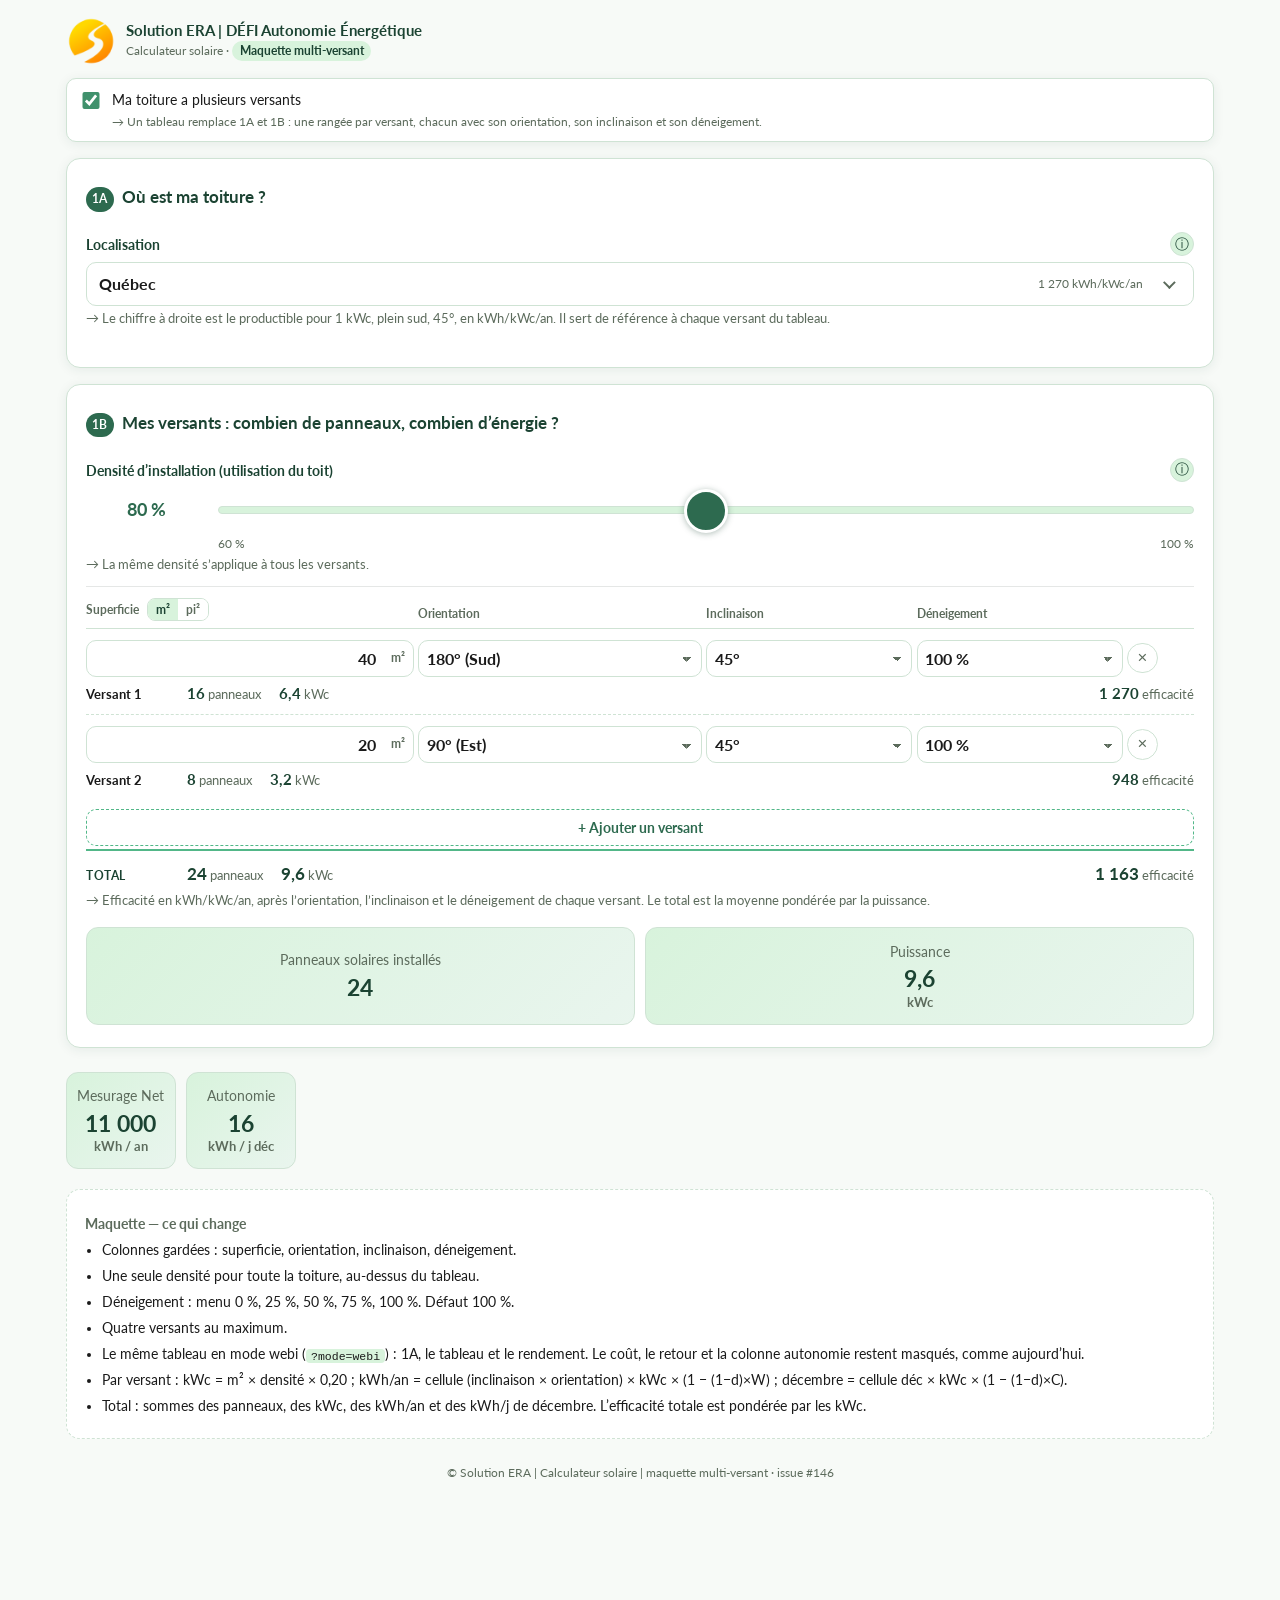
==== commit 4bb4353e: "Verrouiller la maquette multi-versant : crans de neige et mode webi Déneigement en menu 0, 25, 50, 7" ====
--- a/mockup-multi-versant.html
+++ b/mockup-multi-versant.html
@@ -13,6 +13,8 @@
   <link rel="icon" href="favicon.png" type="image/png" />
   <link rel="stylesheet" href="assets/styles.css" />
   <link rel="stylesheet" href="assets/mockup-multi-versant.css" />
+  <!-- Même porte que le site : ?mode=webi avant le premier affichage. -->
+  <script src="assets/display-mode.js"></script>
   <script src="assets/theme-mode.js"></script>
 </head>
 <body>
@@ -22,7 +24,7 @@
       <img class="brand-logo" src="assets/logo-solution-era.png" alt="Solution ERA | DÉFI Autonomie Énergétique" width="50" height="50" decoding="async" />
       <div class="brand-text">
         <div class="brand-name">Solution ERA | DÉFI Autonomie Énergétique</div>
-        <div class="brand-sub">Calculateur solaire · <span class="mockup-badge">Maquette multi-versant</span></div>
+        <div class="brand-sub">Calculateur solaire <span class="mode-badge mode-webi-only">Mode webi</span> · <span class="mockup-badge">Maquette multi-versant</span></div>
       </div>
     </div>
 
@@ -148,12 +150,13 @@
     <aside class="disclaimers mockup-notes">
       <div class="disc-head"><strong>Maquette — ce qui change</strong></div>
       <ul>
-        <li>La case « plusieurs versants » est la porte. Décochée, 1A et 1B restent tels quels.</li>
-        <li>Cochée&nbsp;: 1A garde la localisation. 1B devient le tableau, une rangée par versant, avec la densité au-dessus.</li>
-        <li>Par rangée&nbsp;: superficie (m²/pi² en tête de colonne), orientation, inclinaison et déneigement en menus. Sous la rangée&nbsp;: panneaux, kWc, efficacité.</li>
+        <li>Colonnes gardées&nbsp;: superficie, orientation, inclinaison, déneigement.</li>
+        <li>Une seule densité pour toute la toiture, au-dessus du tableau.</li>
+        <li>Déneigement&nbsp;: menu 0&nbsp;%, 25&nbsp;%, 50&nbsp;%, 75&nbsp;%, 100&nbsp;%. Défaut 100&nbsp;%.</li>
+        <li>Quatre versants au maximum.</li>
+        <li>Le même tableau en mode webi (<code>?mode=webi</code>)&nbsp;: 1A, le tableau et le rendement. Le coût, le retour et la colonne autonomie restent masqués, comme aujourd’hui.</li>
         <li>Par versant&nbsp;: kWc = m² × densité × 0,20&nbsp;; kWh/an = cellule (inclinaison × orientation) × kWc × (1 − (1−d)×W)&nbsp;; décembre = cellule déc × kWc × (1 − (1−d)×C).</li>
-        <li>Total&nbsp;: sommes des panneaux, des kWc, des kWh/an et des kWh/j de décembre. L’efficacité totale est pondérée par les kWc. Le coût, le retour et l’autonomie repartent de ces sommes.</li>
-        <li>Sur téléphone, chaque rangée devient une petite carte de versant.</li>
+        <li>Total&nbsp;: sommes des panneaux, des kWc, des kWh/an et des kWh/j de décembre. L’efficacité totale est pondérée par les kWc.</li>
       </ul>
     </aside>
 
